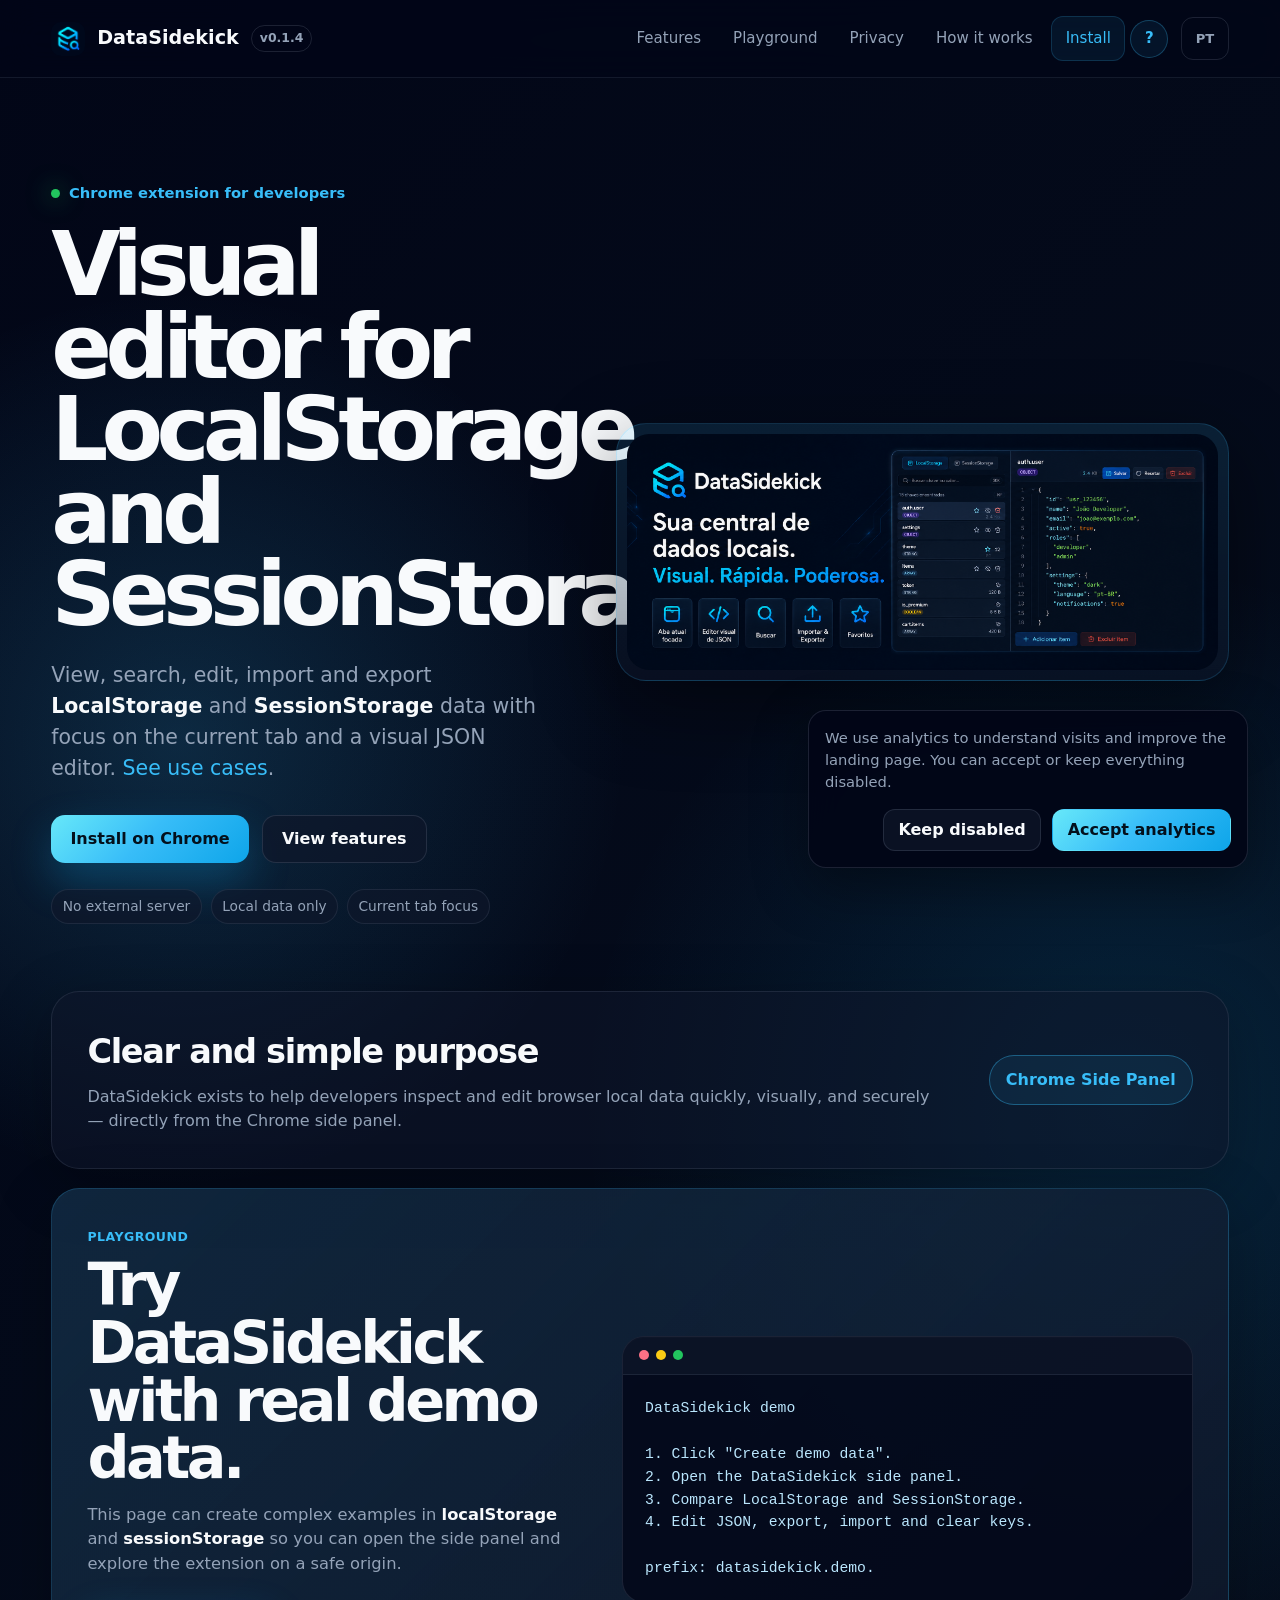
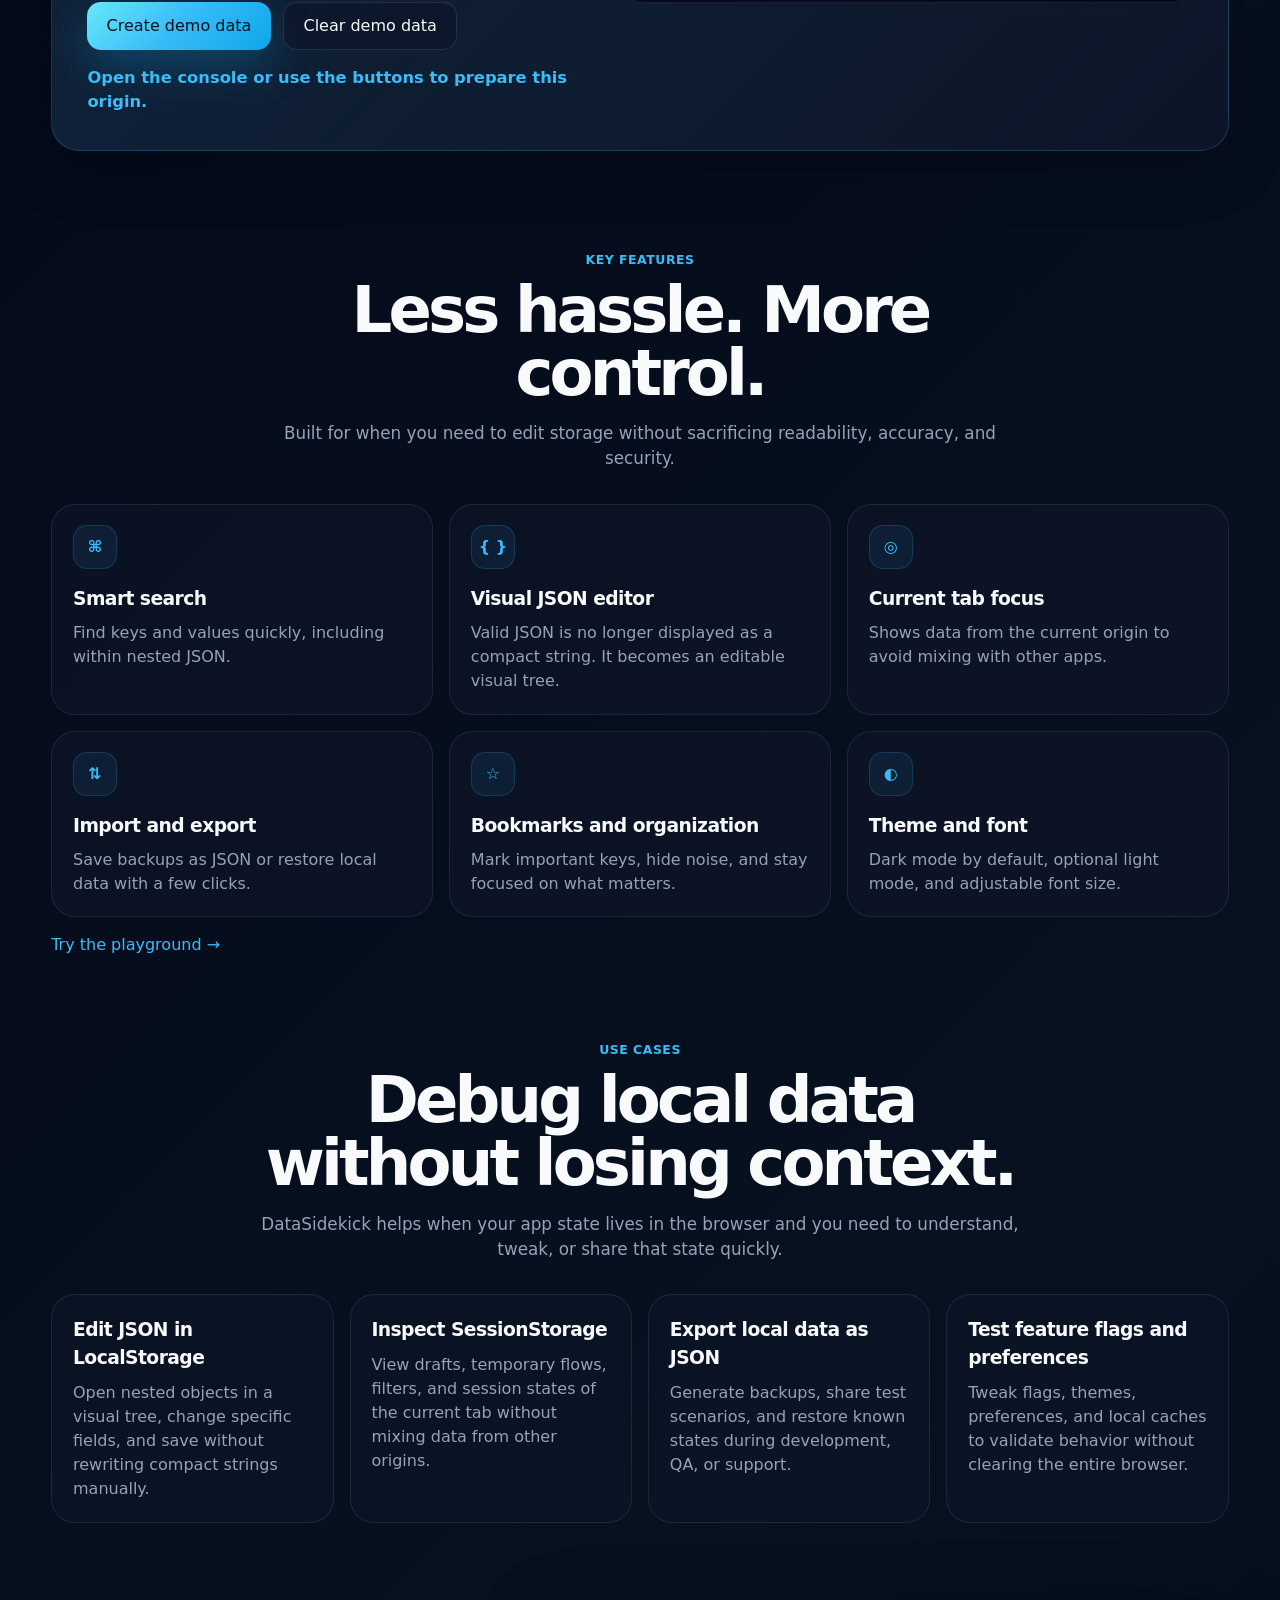
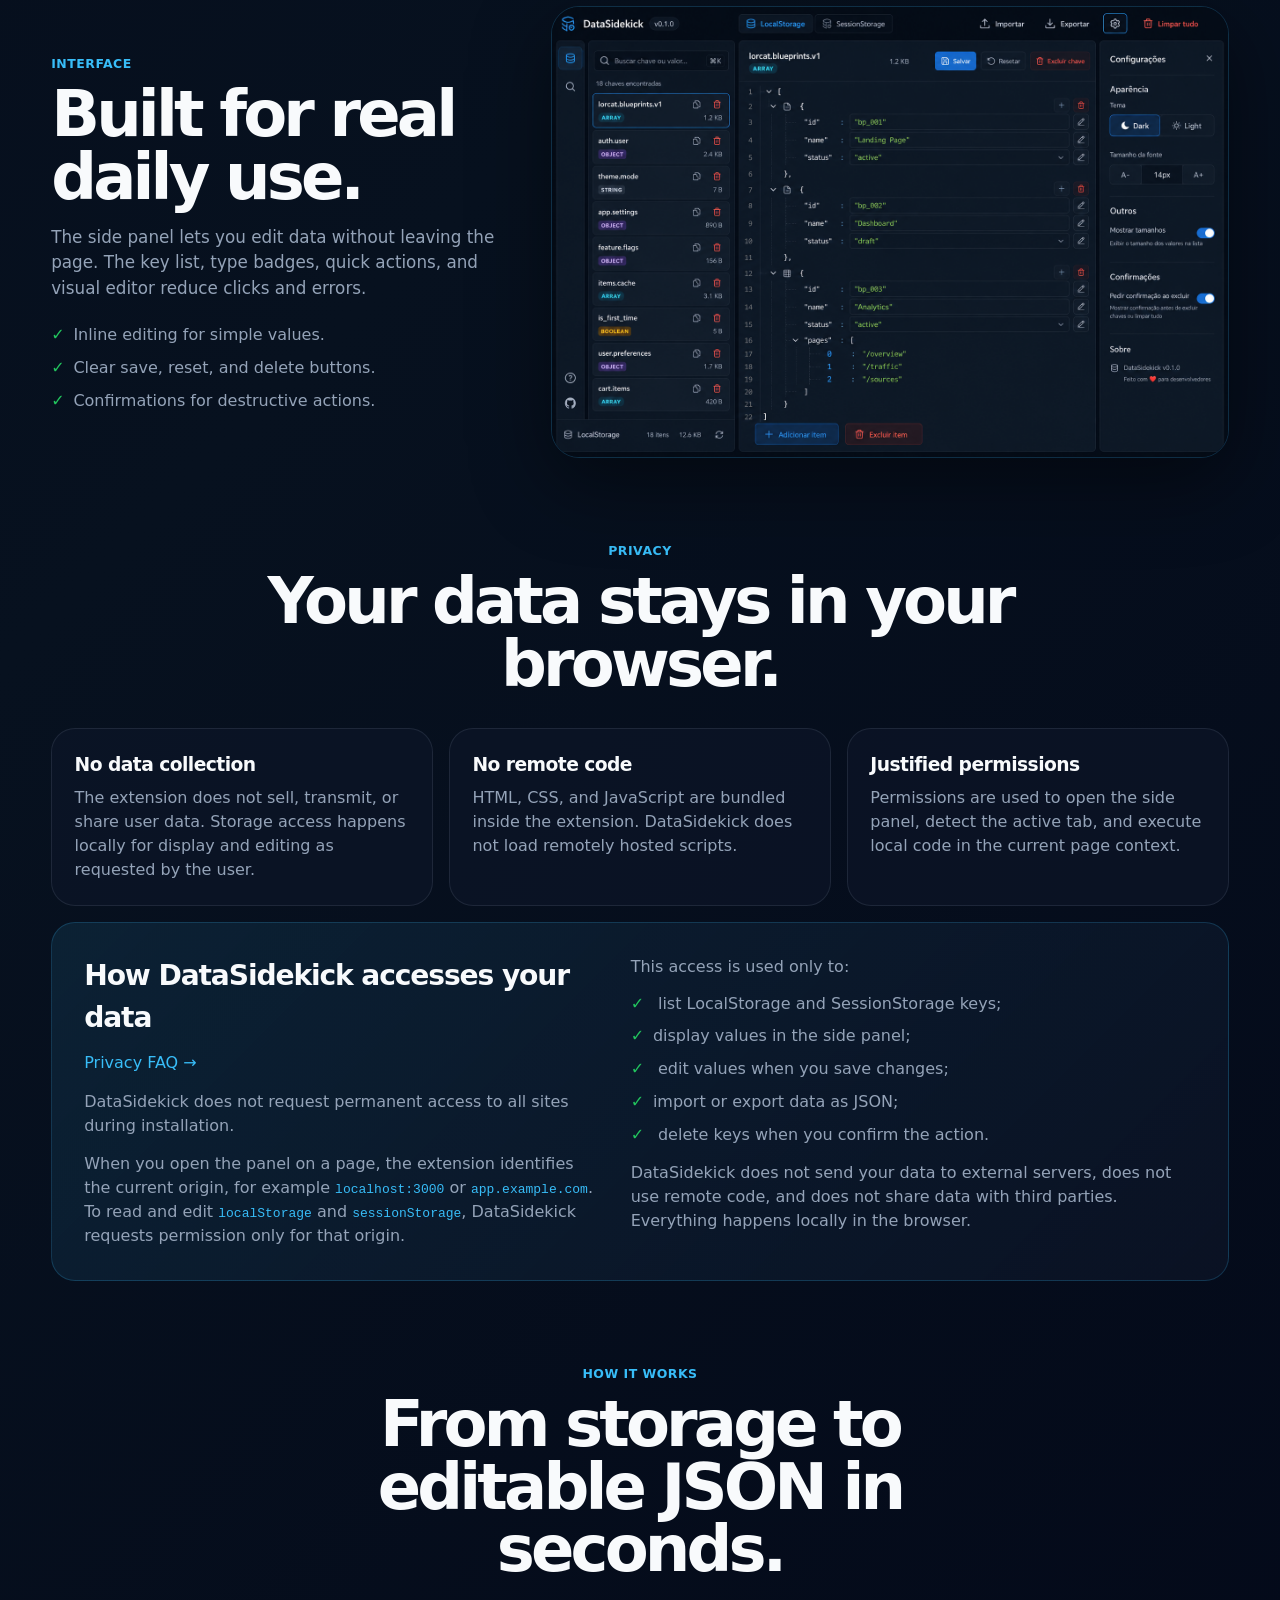
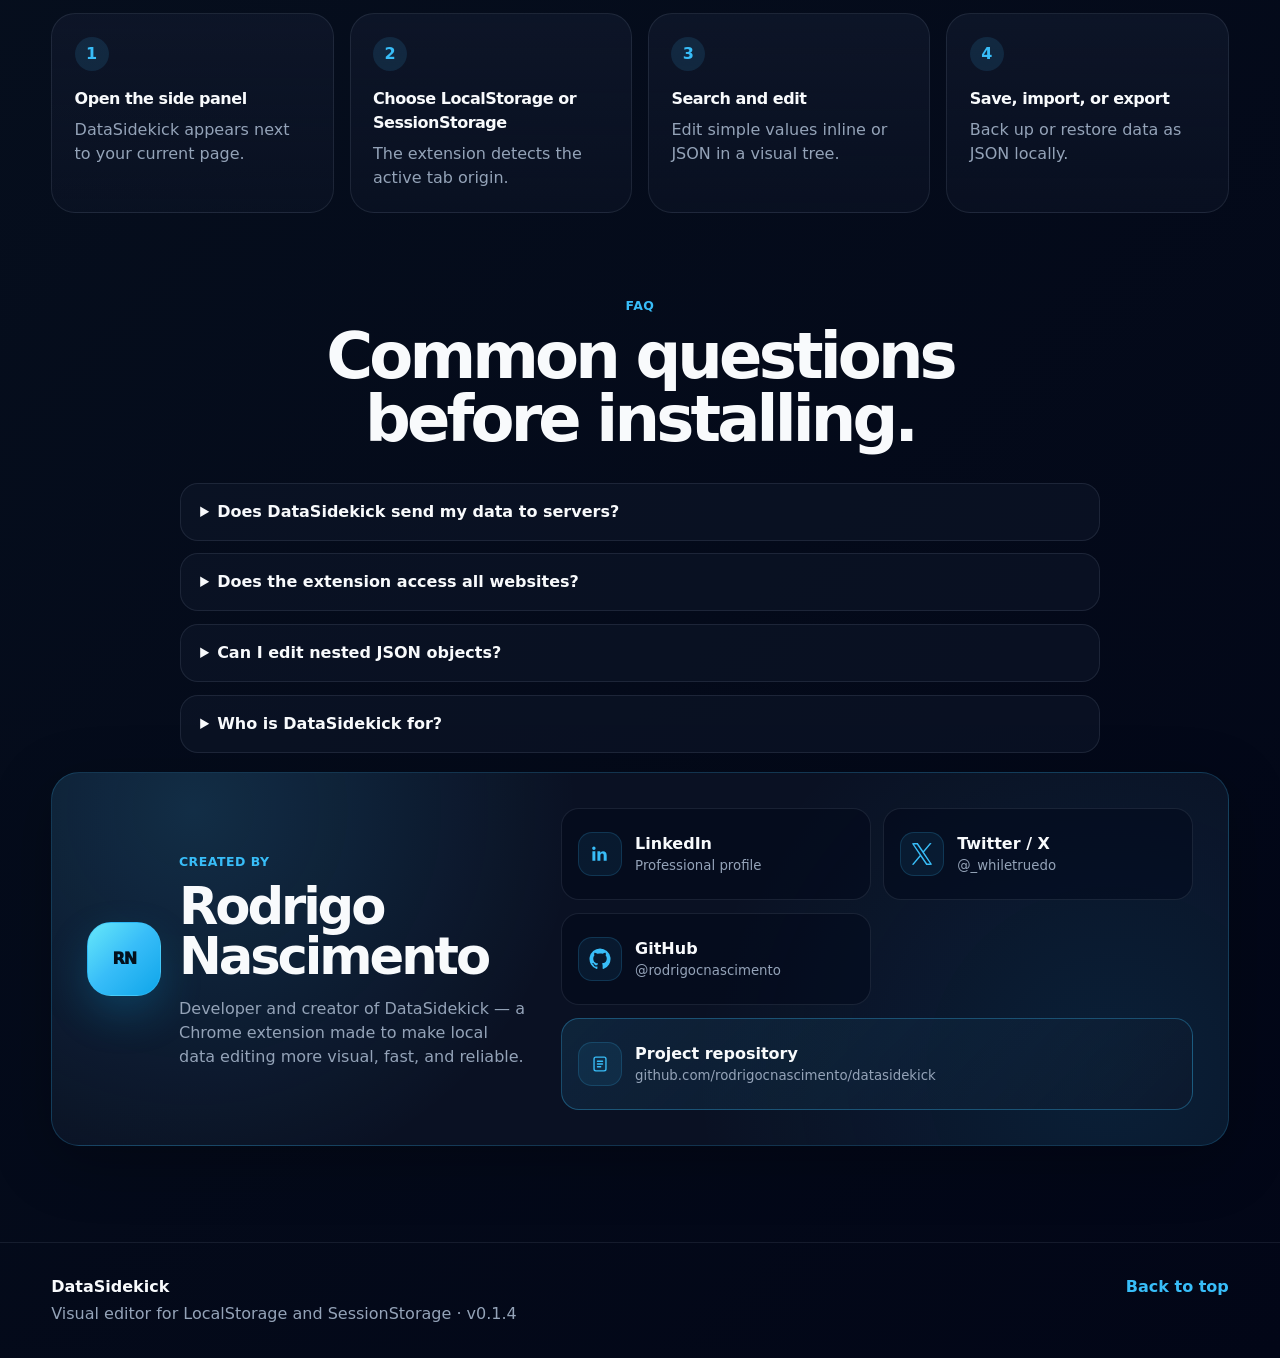
==== en/index.html @ b62ae1a8 "feat: internacionalizacao pt-BR/en-US com hreflang" ====
<!doctype html>
<html lang="en">
    <head>
        <meta charset="utf-8" />
        <meta name="viewport" content="width=device-width, initial-scale=1" />
        <title>
            DataSidekick | Visual editor for LocalStorage and SessionStorage
        </title>
        <meta name="robots" content="index, follow" />
        <meta name="author" content="Rodrigo Nascimento" />
        <meta name="application-name" content="DataSidekick" />
        <link rel="canonical" href="https://datasidekick.site/en/" />
        <link
            rel="apple-touch-icon"
            sizes="180x180"
            href="/apple-touch-icon.png"
        />
        <link
            rel="icon"
            type="image/png"
            sizes="32x32"
            href="/favicon-32x32.png"
        />
        <link
            rel="icon"
            type="image/png"
            sizes="16x16"
            href="/favicon-16x16.png"
        />
        <link rel="manifest" href="/site.webmanifest" />
        <link rel="alternate" hreflang="pt-BR" href="https://datasidekick.site/" />

        <meta
            name="description"
            content="Chrome extension to view, search, edit, import and export LocalStorage and SessionStorage with a visual JSON editor focused on the current tab."
        />
        <meta property="og:type" content="website" />
        <meta property="og:url" content="https://datasidekick.site/en/" />
        <meta property="og:site_name" content="DataSidekick" />
        <meta property="og:locale" content="en_US" />
        <meta
            property="og:title"
            content="DataSidekick | Visual editor for LocalStorage and SessionStorage"
        />
        <meta
            property="og:description"
            content="Inspect, edit, import and export browser local data directly from the Chrome side panel."
        />
        <meta
            property="og:image"
            content="https://datasidekick.site/assets/marquee.png"
        />
        <meta property="og:image:width" content="1983" />
        <meta property="og:image:height" content="793" />
        <meta
            property="og:image:alt"
            content="DataSidekick interface showing visual JSON editor and key list."
        />
        <meta name="twitter:card" content="summary_large_image" />
        <meta
            name="twitter:title"
            content="DataSidekick | LocalStorage and SessionStorage editor"
        />
        <meta
            name="twitter:description"
            content="Chrome extension to view, edit, import and export LocalStorage and SessionStorage with a visual JSON editor."
        />
        <meta
            name="twitter:image"
            content="https://datasidekick.site/assets/marquee.png"
        />
        <meta name="theme-color" content="#0F172A" />
        <link rel="icon" href="../assets/logo.png" />
        <link rel="stylesheet" href="../styles.css" />
        <script type="application/ld+json">
            {
                "@context": "https://schema.org",
                "@type": "SoftwareApplication",
                "name": "DataSidekick",
                "applicationCategory": "DeveloperApplication",
                "operatingSystem": "Chrome",
                "description": "Chrome extension to view, search, edit, import and export LocalStorage and SessionStorage with a visual JSON editor.",
                "url": "https://datasidekick.site/en/",
                "image": "https://datasidekick.site/assets/marquee.png",
                "author": {
                    "@type": "Person",
                    "name": "Rodrigo Nascimento",
                    "url": "https://github.com/rodrigocnascimento"
                },
                "softwareVersion": "0.1.4",
                "offers": {
                    "@type": "Offer",
                    "price": "0",
                    "priceCurrency": "USD"
                }
            }
        </script>
        <script>
            window.dataLayer = window.dataLayer || [];
            function gtag() {
                dataLayer.push(arguments);
            }
            gtag("consent", "default", {
                ad_storage: "denied",
                analytics_storage: "denied",
                ad_user_data: "denied",
                ad_personalization: "denied",
                wait_for_update: 500
            });
        </script>
        <!-- Google Tag Manager -->
        <script>
            (function (w, d, s, l, i) {
                w[l] = w[l] || [];
                w[l].push({ "gtm.start": new Date().getTime(), event: "gtm.js" });
                var f = d.getElementsByTagName(s)[0],
                    j = d.createElement(s),
                    dl = l != "dataLayer" ? "&l=" + l : "";
                j.async = true;
                j.src = "https://www.googletagmanager.com/gtm.js?id=" + i + dl;
                f.parentNode.insertBefore(j, f);
            })(window, document, "script", "dataLayer", "GTM-WTKNTMJV");
        </script>
        <!-- End Google Tag Manager -->
    </head>
    <body>
        <!-- Google Tag Manager (noscript) -->
        <noscript
            ><iframe
                src="https://www.googletagmanager.com/ns.html?id=GTM-WTKNTMJV"
                height="0"
                width="0"
                style="display: none; visibility: hidden"
            ></iframe
        ></noscript>
        <!-- End Google Tag Manager (noscript) -->
        <div class="noise"></div>

        <header class="site-header">
            <a class="brand" href="#top" aria-label="DataSidekick home">
                <img src="../assets/logo.png" alt="DataSidekick" />
                <span>DataSidekick</span>
                <strong>v0.1.4</strong>
            </a>

            <nav class="nav" aria-label="Main navigation">
                <a href="#features">Features</a>
                <a href="#playground">Playground</a>
                <a href="#privacy">Privacy</a>
                <a href="#how-it-works">How it works</a>
                <a class="nav-cta" href="#install">Install</a>
                <a
                    class="help-anchor"
                    href="#creator"
                    aria-label="About the creator and project links"
                    >?</a
                >
                <a class="lang-switcher" href="/" aria-label="Mudar para português">PT</a>
            </nav>

            <button
                class="menu-button"
                type="button"
                aria-label="Open menu"
                aria-expanded="false"
            >
                <span></span><span></span><span></span>
            </button>
        </header>

        <main id="top">
            <section class="hero">
                <div class="hero-copy">
                    <div class="eyebrow">
                        <span class="dot"></span>
                        Chrome extension for developers
                    </div>

                    <h1>
                        Visual editor for LocalStorage and SessionStorage.
                    </h1>

                    <p>
                        View, search, edit, import and export
                        <strong>LocalStorage</strong> and
                        <strong>SessionStorage</strong>
                        data with focus on the current tab and a visual JSON editor.
                        <a href="#use-cases" class="subtle-link">See use cases</a>.
                    </p>

                    <div class="hero-actions" id="install">
                        <a
                            class="button primary"
                            href="#"
                            aria-label="Install DataSidekick"
                            data-analytics-event="install_click"
                            data-analytics-label="hero_install"
                        >
                            Install on Chrome
                        </a>
                        <a
                            class="button secondary"
                            href="#features"
                            data-analytics-event="secondary_cta_click"
                            data-analytics-label="hero_features"
                        >
                            View features
                        </a>
                    </div>

                    <div
                        class="trust-row"
                        aria-label="Privacy and security highlights"
                    >
                        <span>No external server</span>
                        <span>Local data only</span>
                        <span>Current tab focus</span>
                    </div>
                </div>

                <div class="hero-media">
                    <img
                        src="../assets/marquee.png"
                        alt="DataSidekick interface showing visual JSON editor and key list."
                    />
                </div>
            </section>

            <section class="purpose-card">
                <div>
                    <h2>Clear and simple purpose</h2>
                    <p>
                        DataSidekick exists to help developers inspect and edit
                        browser local data quickly, visually, and securely —
                        directly from the Chrome side panel.
                    </p>
                </div>
                <div class="purpose-badge">Chrome Side Panel</div>
            </section>

            <section class="playground" id="playground">
                <div class="playground-copy">
                    <span>Playground</span>
                    <h2>Try DataSidekick with real demo data.</h2>
                    <p>
                        This page can create complex examples in
                        <strong>localStorage</strong> and
                        <strong>sessionStorage</strong> so you can open the
                        side panel and explore the extension on a safe origin.
                    </p>

                    <div class="playground-actions">
                        <button
                            class="button primary"
                            type="button"
                            data-demo-action="seed"
                        >
                            Create demo data
                        </button>
                        <button
                            class="button secondary"
                            type="button"
                            data-demo-action="clear"
                        >
                            Clear demo data
                        </button>
                    </div>

                    <p class="playground-status" data-demo-status>
                        Open the console or use the buttons to prepare this
                        origin.
                    </p>
                </div>

                <div class="console-panel" aria-label="Console instructions">
                    <div class="console-topbar">
                        <span></span><span></span><span></span>
                    </div>
                    <pre><code>DataSidekick demo

1. Click "Create demo data".
2. Open the DataSidekick side panel.
3. Compare LocalStorage and SessionStorage.
4. Edit JSON, export, import and clear keys.

prefix: datasidekick.demo.</code></pre>
                </div>
            </section>

            <section class="features" id="features">
                <div class="section-heading">
                    <span>Key features</span>
                    <h2>Less hassle. More control.</h2>
                    <p>
                        Built for when you need to edit storage without
                        sacrificing readability, accuracy, and security.
                    </p>
                </div>

                <div class="feature-grid">
                    <article class="feature-card">
                        <div class="icon">⌘</div>
                        <h3>Smart search</h3>
                        <p>
                            Find keys and values quickly, including
                            within nested JSON.
                        </p>
                    </article>

                    <article class="feature-card">
                        <div class="icon">{ }</div>
                        <h3>Visual JSON editor</h3>
                        <p>
                            Valid JSON is no longer displayed as a compact string.
                            It becomes an editable visual tree.
                        </p>
                    </article>

                    <article class="feature-card">
                        <div class="icon">◎</div>
                        <h3>Current tab focus</h3>
                        <p>
                            Shows data from the current origin to avoid mixing
                            with other apps.
                        </p>
                    </article>

                    <article class="feature-card">
                        <div class="icon">⇅</div>
                        <h3>Import and export</h3>
                        <p>
                            Save backups as JSON or restore local data with
                            a few clicks.
                        </p>
                    </article>

                    <article class="feature-card">
                        <div class="icon">☆</div>
                        <h3>Bookmarks and organization</h3>
                        <p>
                            Mark important keys, hide noise, and stay
                            focused on what matters.
                        </p>
                    </article>

                    <article class="feature-card">
                        <div class="icon">◐</div>
                        <h3>Theme and font</h3>
                        <p>
                            Dark mode by default, optional light mode, and
                            adjustable font size.
                        </p>
                    </article>
                    <a href="#playground" class="subtle-link">Try the playground →</a>
                </div>
            </section>

            <section class="use-cases" id="use-cases">
                <div class="section-heading compact">
                    <span>Use cases</span>
                    <h2>Debug local data without losing context.</h2>
                    <p>
                        DataSidekick helps when your app state lives in the
                        browser and you need to understand, tweak, or share
                        that state quickly.
                    </p>
                </div>

                <div class="use-case-grid">
                    <article>
                        <h3>Edit JSON in LocalStorage</h3>
                        <p>
                            Open nested objects in a visual tree, change
                            specific fields, and save without rewriting
                            compact strings manually.
                        </p>
                    </article>

                    <article>
                        <h3>Inspect SessionStorage</h3>
                        <p>
                            View drafts, temporary flows, filters, and
                            session states of the current tab without mixing data
                            from other origins.
                        </p>
                    </article>

                    <article>
                        <h3>Export local data as JSON</h3>
                        <p>
                            Generate backups, share test scenarios, and
                            restore known states during development,
                            QA, or support.
                        </p>
                    </article>

                    <article>
                        <h3>Test feature flags and preferences</h3>
                        <p>
                            Tweak flags, themes, preferences, and local caches
                            to validate behavior without clearing the
                            entire browser.
                        </p>
                    </article>
                </div>
            </section>

            <section class="showcase">
                <div class="showcase-copy">
                    <span>Interface</span>
                    <h2>Built for real daily use.</h2>
                    <p>
                        The side panel lets you edit data without leaving the
                        page. The key list, type badges, quick actions,
                        and visual editor reduce clicks and errors.
                    </p>
                    <ul>
                        <li>Inline editing for simple values.</li>
                        <li>Clear save, reset, and delete buttons.</li>
                        <li>Confirmations for destructive actions.</li>
                    </ul>
                </div>

                <img
                    src="../assets/screenshot.png"
                    loading="lazy"
                    alt="DataSidekick screenshot in dark theme."
                />
            </section>

            <section class="privacy" id="privacy">
                <div class="section-heading compact">
                    <span>Privacy</span>
                    <h2>Your data stays in your browser.</h2>
                </div>

                <div class="privacy-grid">
                    <div>
                        <h3>No data collection</h3>
                        <p>
                            The extension does not sell, transmit, or share user
                            data. Storage access happens locally
                            for display and editing as requested by the user.
                        </p>
                    </div>
                    <div>
                        <h3>No remote code</h3>
                        <p>
                            HTML, CSS, and JavaScript are bundled inside the
                            extension. DataSidekick does not load remotely
                            hosted scripts.
                        </p>
                    </div>
                    <div>
                        <h3>Justified permissions</h3>
                        <p>
                            Permissions are used to open the side
                            panel, detect the active tab, and execute local
                            code in the current page context.
                        </p>
                    </div>
                </div>

                <article class="privacy-detail" id="access-control">
                    <div>
                        <h3>How DataSidekick accesses your data</h3>
                        <p><a href="#faq" class="subtle-link">Privacy FAQ →</a></p>
                        <p>
                            DataSidekick does not request permanent access to
                            all sites during installation.
                        </p>
                        <p>
                            When you open the panel on a page, the extension
                            identifies the current origin, for example
                            <code>localhost:3000</code> or
                            <code>app.example.com</code>. To read and edit
                            <code>localStorage</code> and
                            <code>sessionStorage</code>, DataSidekick
                            requests permission only for that origin.
                        </p>
                    </div>

                    <div>
                        <p>This access is used only to:</p>
                        <ul>
                            <li>
                                list LocalStorage and SessionStorage keys;
                            </li>
                            <li>display values in the side panel;</li>
                            <li>
                                edit values when you save changes;
                            </li>
                            <li>import or export data as JSON;</li>
                            <li>
                                delete keys when you confirm the action.
                            </li>
                        </ul>
                        <p>
                            DataSidekick does not send your data to external
                            servers, does not use remote code, and does not share
                            data with third parties. Everything happens locally in
                            the browser.
                        </p>
                    </div>
                </article>
            </section>

            <section class="steps" id="how-it-works">
                <div class="section-heading compact">
                    <span>How it works</span>
                    <h2>From storage to editable JSON in seconds.</h2>
                </div>

                <ol class="step-list">
                    <li>
                        <strong>Open the side panel</strong>
                        <span
                            >DataSidekick appears next to your current
                            page.</span
                        >
                    </li>
                    <li>
                        <strong>Choose LocalStorage or SessionStorage</strong>
                        <span>The extension detects the active tab origin.</span>
                    </li>
                    <li>
                        <strong>Search and edit</strong>
                        <span
                            >Edit simple values inline or JSON in a visual
                            tree.</span
                        >
                    </li>
                    <li>
                        <strong>Save, import, or export</strong>
                        <span
                            >Back up or restore data as JSON
                            locally.</span
                        >
                    </li>
                </ol>
            </section>

            <section class="faq" id="faq">
                <div class="section-heading compact">
                    <span>FAQ</span>
                    <h2>Common questions before installing.</h2>
                </div>

                <div class="faq-list">
                    <details>
                        <summary>
                            Does DataSidekick send my data to servers?
                        </summary>
                        <p>
                            No. LocalStorage and SessionStorage data is
                            read and edited locally in the browser. The
                            extension does not send this data to external
                            servers. <a href="#privacy">Learn more about privacy</a>.
                        </p>
                    </details>

                    <details>
                        <summary>Does the extension access all websites?</summary>
                        <p>
                            Not during installation. When you open the panel
                            on a page, DataSidekick requests permission
                            only for the current origin. <a href="#access-control">Details about permissions</a>.
                        </p>
                    </details>

                    <details>
                        <summary>Can I edit nested JSON objects?</summary>
                        <p>
                            Yes. Valid JSON values are displayed as an
                            editable visual tree for easy point edits.
                            <a href="#playground">Try it out</a>.
                        </p>
                    </details>

                    <details>
                        <summary>Who is DataSidekick for?</summary>
                        <p>
                            For developers, QAs, and technical people who
                            need to debug, edit, import, or export
                            local data from web applications. <a href="#features">See all features</a>.
                        </p>
                    </details>
                </div>
            </section>

            <section class="creator" id="creator">
                <div class="creator-card">
                    <div class="creator-profile">
                        <div class="avatar" aria-hidden="true">RN</div>
                        <div>
                            <span>Created by</span>
                            <h2>Rodrigo Nascimento</h2>
                            <p>
                                Developer and creator of DataSidekick — a
                                Chrome extension made to make local data editing
                                more visual, fast, and reliable.
                            </p>
                        </div>
                    </div>

                    <div
                        class="social-links"
                        aria-label="Links from Rodrigo Nascimento and DataSidekick"
                    >
                        <a
                            href="https://www.linkedin.com/in/rodrigocesarnascimento/"
                            target="_blank"
                            rel="noopener noreferrer"
                            data-analytics-event="outbound_click"
                            data-analytics-label="linkedin"
                        >
                            <svg viewBox="0 0 24 24" aria-hidden="true">
                                <path
                                    d="M6.94 8.9H3.7v10.4h3.24V8.9ZM5.32 7.5a1.88 1.88 0 1 0 0-3.76 1.88 1.88 0 0 0 0 3.76Zm13.98 6.02c0-3.16-1.68-4.62-3.93-4.62a3.38 3.38 0 0 0-3.05 1.68h-.04V8.9H9.18v10.4h3.24v-5.15c0-1.36.25-2.67 1.94-2.67 1.66 0 1.68 1.55 1.68 2.75v5.07h3.25v-5.78Z"
                                />
                            </svg>
                            <div>
                                <strong>LinkedIn</strong>
                                <small>Professional profile</small>
                            </div>
                        </a>

                        <a
                            href="https://x.com/_whiletruedo"
                            target="_blank"
                            rel="noopener noreferrer"
                            data-analytics-event="outbound_click"
                            data-analytics-label="x_profile"
                        >
                            <svg viewBox="0 0 24 24" aria-hidden="true">
                                <path
                                    d="M14.18 10.16 22.66 0h-2.01l-7.36 8.82L7.41 0H.63l8.9 13.34L.63 24h2.01l7.78-9.32L16.63 24h6.78l-9.23-13.84Zm-2.75 3.29-.9-1.33L3.35 1.56h3.1l5.78 8.5.9 1.33 7.53 11.08h-3.1l-6.13-9.02Z"
                                />
                            </svg>
                            <div>
                                <strong>Twitter / X</strong>
                                <small>@_whiletruedo</small>
                            </div>
                        </a>

                        <a
                            href="https://github.com/rodrigocnascimento/"
                            target="_blank"
                            rel="noopener noreferrer"
                            data-analytics-event="outbound_click"
                            data-analytics-label="github_profile"
                        >
                            <svg viewBox="0 0 24 24" aria-hidden="true">
                                <path
                                    d="M12 .5A11.5 11.5 0 0 0 8.36 22.9c.58.11.79-.25.79-.56v-2.15c-3.22.7-3.9-1.37-3.9-1.37-.53-1.34-1.29-1.7-1.29-1.7-1.05-.72.08-.7.08-.7 1.16.08 1.77 1.2 1.77 1.2 1.04 1.76 2.72 1.25 3.38.96.11-.75.4-1.25.74-1.54-2.57-.29-5.28-1.29-5.28-5.73 0-1.27.45-2.3 1.2-3.11-.12-.29-.52-1.47.11-3.07 0 0 .97-.31 3.18 1.19A11.08 11.08 0 0 1 12 5.93c.98 0 1.96.13 2.88.39 2.2-1.5 3.18-1.19 3.18-1.19.63 1.6.23 2.78.11 3.07.75.82 1.2 1.85 1.2 3.11 0 4.46-2.71 5.43-5.3 5.72.42.36.79 1.07.79 2.16v3.15c0 .31.21.68.8.56A11.5 11.5 0 0 0 12 .5Z"
                                />
                            </svg>
                            <div>
                                <strong>GitHub</strong>
                                <small>@rodrigocnascimento</small>
                            </div>
                        </a>

                        <a
                            class="repo-link"
                            href="https://github.com/rodrigocnascimento/datasidekick"
                            target="_blank"
                            rel="noopener noreferrer"
                            data-analytics-event="outbound_click"
                            data-analytics-label="github_repository"
                        >
                            <svg viewBox="0 0 24 24" aria-hidden="true">
                                <path
                                    d="M7.5 3.75A2.75 2.75 0 0 0 4.75 6.5v11A2.75 2.75 0 0 0 7.5 20.25h9A2.75 2.75 0 0 0 19.25 17.5v-11A2.75 2.75 0 0 0 16.5 3.75h-9Zm0 1.5h9c.69 0 1.25.56 1.25 1.25v11c0 .69-.56 1.25-1.25 1.25h-9c-.69 0-1.25-.56-1.25-1.25v-11c0-.69.56-1.25 1.25-1.25Zm1.75 3a.75.75 0 0 0 0 1.5h5.5a.75.75 0 0 0 0-1.5h-5.5Zm0 3a.75.75 0 0 0 0 1.5h5.5a.75.75 0 0 0 0-1.5h-5.5Zm0 3a.75.75 0 0 0 0 1.5h3.5a.75.75 0 0 0 0-1.5h-3.5Z"
                                />
                            </svg>
                            <div>
                                <strong>Project repository</strong>
                                <small
                                    >github.com/rodrigocnascimento/datasidekick</small
                                >
                            </div>
                        </a>
                    </div>
                </div>
            </section>
        </main>

        <footer class="site-footer">
            <div>
                <strong>DataSidekick</strong>
                <span
                    >Visual editor for LocalStorage and SessionStorage ·
                    v0.1.4</span
                >
            </div>
            <a href="#top">Back to top</a>
        </footer>

        <aside
            class="consent-banner"
            data-consent-banner
            aria-label="Analytics preferences"
            hidden
        >
            <p>
                We use analytics to understand visits and improve the landing
                page. You can accept or keep everything disabled.
            </p>
            <div>
                <button type="button" data-consent-action="deny">
                    Keep disabled
                </button>
                <button type="button" data-consent-action="accept">
                    Accept analytics
                </button>
            </div>
        </aside>

        <script src="../script.js"></script>
    </body>
</html>
---- styles.css ----
:root {
  --bg: #050b16;
  --surface: rgba(15, 23, 42, 0.78);
  --border: rgba(56, 189, 248, 0.18);
  --border-strong: rgba(56, 189, 248, 0.38);
  --text: #f8fafc;
  --muted: #94a3b8;
  --primary: #38bdf8;
  --success: #22c55e;
  --shadow: 0 24px 80px rgba(0, 0, 0, 0.45);
}

* { box-sizing: border-box; }
html { scroll-behavior: smooth; }
body {
  margin: 0;
  min-height: 100vh;
  color: var(--text);
  background:
    radial-gradient(circle at 14% 12%, rgba(56, 189, 248, 0.18), transparent 28rem),
    radial-gradient(circle at 88% 18%, rgba(14, 165, 233, 0.16), transparent 34rem),
    linear-gradient(135deg, #020617 0%, #07111f 52%, #020617 100%);
  font-family: Inter, ui-sans-serif, system-ui, -apple-system, BlinkMacSystemFont, "Segoe UI", sans-serif;
  line-height: 1.5;
}
a { color: inherit; text-decoration: none; }
.subtle-link { color: var(--primary); }
.subtle-link:hover { text-decoration: underline; }
img { display: block; max-width: 100%; }

.noise {
  pointer-events: none;
  position: fixed;
  inset: 0;
  opacity: 0.18;
  background-image:
    linear-gradient(rgba(255,255,255,0.025) 1px, transparent 1px),
    linear-gradient(90deg, rgba(255,255,255,0.025) 1px, transparent 1px);
  background-size: 44px 44px;
  mask-image: radial-gradient(circle at center, black, transparent 78%);
}

.site-header {
  position: sticky;
  top: 0;
  z-index: 50;
  display: flex;
  align-items: center;
  justify-content: space-between;
  gap: 1.5rem;
  padding: 1rem clamp(1rem, 4vw, 4.5rem);
  border-bottom: 1px solid rgba(148, 163, 184, 0.12);
  background: rgba(2, 6, 23, 0.74);
  backdrop-filter: blur(18px);
}

.brand {
  display: inline-flex;
  align-items: center;
  gap: 0.75rem;
  font-weight: 600;
  font-size: 1.2rem;
}
.brand img { width: 34px; height: 34px; border-radius: 10px; }
.lang-switcher {
  margin-left: 0.5rem;
  font-weight: 600;
  font-size: 0.82rem;
  color: var(--muted);
  border: 1px solid rgba(148, 163, 184, 0.18);
  border-radius: 8px;
  padding: 0.2rem 0.5rem;
  transition: color 0.15s, border-color 0.15s;
}
.lang-switcher:hover { color: var(--text); border-color: rgba(148, 163, 184, 0.4); }
.brand strong {
  padding: 0.18rem 0.5rem;
  border: 1px solid rgba(148, 163, 184, 0.18);
  border-radius: 999px;
  color: var(--muted);
  font-size: 0.78rem;
  font-weight: 600;
  letter-spacing: 0;
}

.nav {
  display: flex;
  align-items: center;
  gap: 0.3rem;
  color: var(--muted);
  font-size: 0.94rem;
}
.nav a {
  padding: 0.65rem 0.85rem;
  border-radius: 12px;
  transition: 140ms ease;
}
.nav a:hover {
  color: var(--text);
  background: rgba(148, 163, 184, 0.08);
}
.nav-cta {
  color: var(--primary) !important;
  border: 1px solid var(--border);
  background: rgba(56, 189, 248, 0.08);
}

.help-anchor {
  display: inline-grid;
  place-items: center;
  width: 38px;
  height: 38px;
  padding: 0 !important;
  border: 1px solid rgba(56, 189, 248, 0.28);
  border-radius: 999px !important;
  color: var(--primary) !important;
  background: rgba(56, 189, 248, 0.08);
  font-weight: 900;
  line-height: 1;
}

.help-anchor:hover {
  border-color: var(--border-strong);
  background: rgba(56, 189, 248, 0.14) !important;
  box-shadow: 0 0 0 4px rgba(56, 189, 248, 0.08);
}

.menu-button {
  display: none;
  border: 1px solid rgba(148, 163, 184, 0.18);
  border-radius: 12px;
  background: rgba(15, 23, 42, 0.7);
  padding: 0.65rem;
  cursor: pointer;
}
.menu-button span {
  display: block;
  width: 20px;
  height: 2px;
  margin: 4px;
  background: var(--text);
  border-radius: 99px;
}

main { position: relative; z-index: 1; }

.hero {
  display: grid;
  grid-template-columns: minmax(0, 0.9fr) minmax(0, 1.1fr);
  gap: clamp(2rem, 5vw, 4.5rem);
  align-items: center;
  padding: clamp(4rem, 8vw, 7rem) clamp(1rem, 4vw, 4.5rem) 3rem;
}

.eyebrow {
  display: inline-flex;
  align-items: center;
  gap: 0.55rem;
  margin-bottom: 1.2rem;
  color: var(--primary);
  font-weight: 700;
  font-size: 0.92rem;
}
.dot {
  width: 9px;
  height: 9px;
  border-radius: 999px;
  background: var(--success);
  box-shadow: 0 0 24px rgba(34, 197, 94, 0.85);
}
.hero h1 {
  max-width: 780px;
  margin: 0;
  font-size: clamp(3rem, 7vw, 6.9rem);
  line-height: 0.92;
  letter-spacing: -0.075em;
}
.hero p {
  max-width: 650px;
  margin: 1.55rem 0 0;
  color: var(--muted);
  font-size: clamp(1.05rem, 1.6vw, 1.3rem);
}
.hero p strong { color: var(--text); }
.hero-actions {
  display: flex;
  flex-wrap: wrap;
  gap: 0.8rem;
  margin-top: 2rem;
}
.button {
  display: inline-flex;
  align-items: center;
  justify-content: center;
  min-height: 48px;
  padding: 0 1.2rem;
  border-radius: 14px;
  font-weight: 800;
  transition: 140ms ease;
}
.button:hover { transform: translateY(-1px); }
.button.primary {
  color: #03101c;
  background: linear-gradient(135deg, #67e8f9, #38bdf8 48%, #0ea5e9);
  box-shadow: 0 18px 42px rgba(14, 165, 233, 0.28);
}
.button.secondary {
  border: 1px solid rgba(148, 163, 184, 0.18);
  background: rgba(15, 23, 42, 0.72);
}

.trust-row {
  display: flex;
  flex-wrap: wrap;
  gap: 0.55rem;
  margin-top: 1.6rem;
}
.trust-row span {
  padding: 0.38rem 0.66rem;
  border: 1px solid rgba(148, 163, 184, 0.13);
  border-radius: 999px;
  color: var(--muted);
  background: rgba(15, 23, 42, 0.62);
  font-size: 0.86rem;
}

.hero-media {
  padding: 0.6rem;
  border: 1px solid var(--border);
  border-radius: 30px;
  background: linear-gradient(180deg, rgba(56, 189, 248, 0.12), rgba(15, 23, 42, 0.42));
  box-shadow: var(--shadow);
}
.hero-media img { border-radius: 22px; }

.purpose-card, .playground, .features, .use-cases, .showcase, .privacy, .steps, .faq, .creator {
  margin: 1.2rem clamp(1rem, 4vw, 4.5rem);
}
.purpose-card {
  display: flex;
  align-items: center;
  justify-content: space-between;
  gap: 2rem;
  padding: clamp(1.4rem, 3vw, 2.2rem);
  border: 1px solid rgba(148, 163, 184, 0.14);
  border-radius: 28px;
  background: rgba(15, 23, 42, 0.55);
  box-shadow: 0 16px 60px rgba(0, 0, 0, 0.25);
}
.purpose-card h2 {
  margin: 0 0 0.45rem;
  letter-spacing: -0.04em;
  font-size: clamp(1.55rem, 3vw, 2.1rem);
}
.purpose-card p {
  max-width: 850px;
  margin: 0;
  color: var(--muted);
}
.purpose-badge {
  white-space: nowrap;
  padding: 0.75rem 1rem;
  border: 1px solid var(--border-strong);
  border-radius: 999px;
  color: var(--primary);
  background: rgba(56, 189, 248, 0.08);
  font-weight: 800;
}

.playground {
  scroll-margin-top: 6rem;
  display: grid;
  grid-template-columns: minmax(0, 0.92fr) minmax(0, 1.08fr);
  gap: clamp(1.4rem, 4vw, 3rem);
  align-items: center;
  padding: clamp(1.4rem, 3vw, 2.2rem);
  border: 1px solid rgba(56, 189, 248, 0.2);
  border-radius: 28px;
  background:
    linear-gradient(135deg, rgba(56, 189, 248, 0.12), rgba(15, 23, 42, 0.58)),
    rgba(15, 23, 42, 0.62);
  box-shadow: 0 16px 60px rgba(0, 0, 0, 0.24);
}
.playground-copy span {
  color: var(--primary);
  font-weight: 800;
  letter-spacing: 0.04em;
  text-transform: uppercase;
  font-size: 0.78rem;
}
.playground h2 {
  max-width: 760px;
  margin: 0.5rem 0 0;
  letter-spacing: -0.06em;
  font-size: clamp(2rem, 4.6vw, 4rem);
  line-height: 0.98;
}
.playground p {
  max-width: 680px;
  margin: 1rem 0 0;
  color: var(--muted);
  font-size: 1.02rem;
}
.playground p strong { color: var(--text); }
.playground-actions {
  display: flex;
  flex-wrap: wrap;
  gap: 0.8rem;
  margin-top: 1.6rem;
}
.playground-actions .button {
  border: 0;
  cursor: pointer;
  font: inherit;
}
.playground-actions .secondary {
  color: var(--text);
  border: 1px solid rgba(148, 163, 184, 0.18);
}
.playground-status {
  min-height: 1.5em;
  color: var(--primary) !important;
  font-weight: 700;
}
.console-panel {
  overflow: hidden;
  border: 1px solid rgba(148, 163, 184, 0.16);
  border-radius: 22px;
  background: rgba(2, 6, 23, 0.76);
  box-shadow: inset 0 1px 0 rgba(255, 255, 255, 0.04);
}
.console-topbar {
  display: flex;
  gap: 0.45rem;
  padding: 0.85rem 1rem;
  border-bottom: 1px solid rgba(148, 163, 184, 0.12);
  background: rgba(15, 23, 42, 0.72);
}
.console-topbar span {
  width: 10px;
  height: 10px;
  border-radius: 999px;
  background: var(--muted);
}
.console-topbar span:nth-child(1) { background: #fb7185; }
.console-topbar span:nth-child(2) { background: #facc15; }
.console-topbar span:nth-child(3) { background: #22c55e; }
.console-panel pre {
  overflow-x: auto;
  margin: 0;
  padding: clamp(1rem, 3vw, 1.4rem);
  color: #bae6fd;
  font: 0.92rem/1.55 ui-monospace, SFMono-Regular, Consolas, "Liberation Mono", monospace;
}

.section-heading {
  max-width: 760px;
  margin: 6rem auto 2rem;
  text-align: center;
}
.section-heading.compact { margin-top: 5rem; }
.section-heading span, .showcase-copy span {
  color: var(--primary);
  font-weight: 800;
  letter-spacing: 0.04em;
  text-transform: uppercase;
  font-size: 0.78rem;
}
.section-heading h2, .showcase-copy h2 {
  margin: 0.5rem 0 0;
  letter-spacing: -0.06em;
  font-size: clamp(2rem, 5vw, 4.2rem);
  line-height: 0.98;
}
.section-heading p, .showcase-copy p {
  color: var(--muted);
  font-size: 1.05rem;
}

.feature-grid {
  display: grid;
  grid-template-columns: repeat(3, minmax(0, 1fr));
  gap: 1rem;
}
.feature-card {
  padding: 1.3rem;
  border: 1px solid rgba(148, 163, 184, 0.14);
  border-radius: 24px;
  background: rgba(15, 23, 42, 0.6);
  transition: 150ms ease;
}
.feature-card:hover {
  transform: translateY(-2px);
  border-color: var(--border-strong);
  background: rgba(15, 23, 42, 0.82);
}
.icon {
  display: inline-flex;
  width: 44px;
  height: 44px;
  align-items: center;
  justify-content: center;
  margin-bottom: 1rem;
  border: 1px solid var(--border);
  border-radius: 14px;
  color: var(--primary);
  background: rgba(56, 189, 248, 0.08);
  font-weight: 900;
}
.feature-card h3, .privacy-grid h3 {
  margin: 0 0 0.45rem;
  letter-spacing: -0.03em;
}
.feature-card p, .privacy-grid p {
  margin: 0;
  color: var(--muted);
}

.use-case-grid {
  display: grid;
  grid-template-columns: repeat(4, minmax(0, 1fr));
  gap: 1rem;
}
.use-case-grid article {
  padding: 1.3rem;
  border: 1px solid rgba(148, 163, 184, 0.14);
  border-radius: 24px;
  background: rgba(15, 23, 42, 0.58);
}
.use-case-grid h3 {
  margin: 0 0 0.55rem;
  letter-spacing: -0.03em;
}
.use-case-grid p {
  margin: 0;
  color: var(--muted);
}

.showcase {
  display: grid;
  grid-template-columns: 0.8fr 1.2fr;
  align-items: center;
  gap: clamp(1.4rem, 4vw, 3rem);
  padding-top: 4rem;
}
.showcase img {
  border: 1px solid var(--border);
  border-radius: 28px;
  box-shadow: var(--shadow);
}
.showcase ul {
  display: grid;
  gap: 0.55rem;
  margin: 1.4rem 0 0;
  padding: 0;
  color: var(--muted);
  list-style: none;
}
.showcase li::before {
  content: "✓";
  margin-right: 0.55rem;
  color: var(--success);
  font-weight: 900;
}

.privacy-grid {
  display: grid;
  grid-template-columns: repeat(3, minmax(0, 1fr));
  gap: 1rem;
}
.privacy-grid > div {
  padding: 1.4rem;
  border: 1px solid rgba(148, 163, 184, 0.14);
  border-radius: 24px;
  background: rgba(15, 23, 42, 0.58);
}
.privacy-detail {
  scroll-margin-top: 6rem;
  display: grid;
  grid-template-columns: minmax(0, 0.95fr) minmax(0, 1.05fr);
  gap: clamp(1.2rem, 3vw, 2.2rem);
  margin-top: 1rem;
  padding: clamp(1.4rem, 3vw, 2rem);
  border: 1px solid rgba(56, 189, 248, 0.2);
  border-radius: 24px;
  background: linear-gradient(135deg, rgba(56, 189, 248, 0.1), rgba(15, 23, 42, 0.58));
}
.privacy-detail h3 {
  margin: 0 0 0.75rem;
  letter-spacing: -0.04em;
  font-size: clamp(1.35rem, 2.2vw, 1.9rem);
}
.privacy-detail p {
  margin: 0;
  color: var(--muted);
}
.privacy-detail p + p,
.privacy-detail ul + p {
  margin-top: 0.9rem;
}
.privacy-detail ul {
  display: grid;
  gap: 0.55rem;
  margin: 0.8rem 0 0;
  padding: 0;
  color: var(--muted);
  list-style: none;
}
.privacy-detail li::before {
  content: "✓";
  margin-right: 0.55rem;
  color: var(--success);
  font-weight: 900;
}
.privacy-detail code {
  color: var(--primary);
  overflow-wrap: anywhere;
}

.step-list {
  display: grid;
  grid-template-columns: repeat(4, minmax(0, 1fr));
  gap: 1rem;
  margin: 0;
  padding: 0;
  list-style: none;
  counter-reset: steps;
}
.step-list li {
  min-height: 180px;
  padding: 1.4rem;
  border: 1px solid rgba(148, 163, 184, 0.14);
  border-radius: 24px;
  background: linear-gradient(180deg, rgba(15, 23, 42, 0.82), rgba(15, 23, 42, 0.44));
  counter-increment: steps;
}
.step-list li::before {
  content: counter(steps);
  display: flex;
  width: 34px;
  height: 34px;
  align-items: center;
  justify-content: center;
  margin-bottom: 1rem;
  border-radius: 999px;
  background: rgba(56, 189, 248, 0.12);
  color: var(--primary);
  font-weight: 900;
}
.step-list strong {
  display: block;
  margin-bottom: 0.45rem;
  letter-spacing: -0.03em;
}
.step-list span { color: var(--muted); }

.faq-list {
  display: grid;
  max-width: 920px;
  margin: 0 auto;
  gap: 0.8rem;
}
.faq-list details {
  border: 1px solid rgba(148, 163, 184, 0.14);
  border-radius: 18px;
  background: rgba(15, 23, 42, 0.58);
}
.faq-list summary {
  cursor: pointer;
  padding: 1rem 1.2rem;
  color: var(--text);
  font-weight: 800;
}
.faq-list p {
  margin: 0;
  padding: 0 1.2rem 1rem;
  color: var(--muted);
}




.creator-card {
  display: grid;
  grid-template-columns: minmax(0, 0.82fr) minmax(0, 1.18fr);
  gap: clamp(1.2rem, 3vw, 2.2rem);
  align-items: center;
  padding: clamp(1.4rem, 3vw, 2.2rem);
  border: 1px solid rgba(56, 189, 248, 0.2);
  border-radius: 28px;
  background:
    radial-gradient(circle at 12% 10%, rgba(56, 189, 248, 0.16), transparent 24rem),
    radial-gradient(circle at 90% 80%, rgba(14, 165, 233, 0.10), transparent 26rem),
    rgba(15, 23, 42, 0.62);
  box-shadow: 0 16px 60px rgba(0, 0, 0, 0.25);
}

.creator-profile {
  display: grid;
  grid-template-columns: auto minmax(0, 1fr);
  gap: 1.1rem;
  align-items: center;
}

.avatar {
  display: grid;
  place-items: center;
  width: 74px;
  height: 74px;
  border: 1px solid rgba(56, 189, 248, 0.42);
  border-radius: 24px;
  color: #03101c;
  background: linear-gradient(135deg, #67e8f9, #38bdf8 48%, #0ea5e9);
  box-shadow: 0 18px 42px rgba(14, 165, 233, 0.22);
  font-weight: 950;
  letter-spacing: -0.06em;
}

.creator-card span {
  color: var(--primary);
  font-weight: 800;
  letter-spacing: 0.04em;
  text-transform: uppercase;
  font-size: 0.78rem;
}

.creator-card h2 {
  margin: 0.45rem 0 0;
  letter-spacing: -0.06em;
  font-size: clamp(2rem, 4vw, 3.5rem);
  line-height: 0.98;
}

.creator-card p {
  max-width: 720px;
  margin: 1rem 0 0;
  color: var(--muted);
}

.social-links {
  display: grid;
  grid-template-columns: repeat(2, minmax(0, 1fr));
  gap: 0.8rem;
}

.social-links a {
  display: grid;
  grid-template-columns: 44px minmax(0, 1fr);
  gap: 0.8rem;
  align-items: center;
  min-height: 92px;
  padding: 1rem;
  border: 1px solid rgba(148, 163, 184, 0.14);
  border-radius: 18px;
  background: rgba(2, 6, 23, 0.42);
  transition: 150ms ease;
}

.social-links a:hover {
  transform: translateY(-2px);
  border-color: var(--border-strong);
  background: rgba(56, 189, 248, 0.08);
}

.social-links svg {
  width: 44px;
  height: 44px;
  padding: 10px;
  border: 1px solid rgba(56, 189, 248, 0.18);
  border-radius: 14px;
  fill: var(--primary);
  background: rgba(56, 189, 248, 0.08);
}

.social-links strong {
  display: block;
  color: var(--text);
}

.social-links small {
  display: block;
  color: var(--muted);
  overflow-wrap: anywhere;
}

.social-links .repo-link {
  grid-column: 1 / -1;
  border-color: rgba(56, 189, 248, 0.32);
  background: linear-gradient(135deg, rgba(56, 189, 248, 0.11), rgba(15, 23, 42, 0.54));
}

.site-footer {
  display: flex;
  justify-content: space-between;
  gap: 1rem;
  margin-top: 6rem;
  padding: 2rem clamp(1rem, 4vw, 4.5rem);
  border-top: 1px solid rgba(148, 163, 184, 0.12);
  color: var(--muted);
}
.site-footer div { display: grid; gap: 0.2rem; }
.site-footer strong { color: var(--text); }
.site-footer a {
  color: var(--primary);
  font-weight: 800;
}

.consent-banner {
  position: fixed;
  right: clamp(1rem, 3vw, 2rem);
  bottom: clamp(1rem, 3vw, 2rem);
  z-index: 80;
  display: grid;
  width: min(440px, calc(100vw - 2rem));
  gap: 1rem;
  padding: 1rem;
  border: 1px solid rgba(148, 163, 184, 0.18);
  border-radius: 18px;
  background: rgba(2, 6, 23, 0.94);
  box-shadow: 0 18px 54px rgba(0, 0, 0, 0.38);
  backdrop-filter: blur(18px);
}
.consent-banner[hidden] { display: none; }
.consent-banner p {
  margin: 0;
  color: var(--muted);
  font-size: 0.92rem;
}
.consent-banner div {
  display: flex;
  flex-wrap: wrap;
  gap: 0.7rem;
  justify-content: flex-end;
}
.consent-banner button {
  min-height: 42px;
  padding: 0 0.9rem;
  border: 1px solid rgba(148, 163, 184, 0.18);
  border-radius: 12px;
  color: var(--text);
  background: rgba(15, 23, 42, 0.72);
  cursor: pointer;
  font: inherit;
  font-weight: 800;
}
.consent-banner button:last-child {
  color: #03101c;
  border-color: transparent;
  background: linear-gradient(135deg, #67e8f9, #38bdf8 48%, #0ea5e9);
}

@media (max-width: 980px) {
  .hero, .showcase { grid-template-columns: 1fr; }
  .playground { grid-template-columns: 1fr; }
  .privacy-detail { grid-template-columns: 1fr; }
  .feature-grid, .use-case-grid, .privacy-grid, .step-list { grid-template-columns: repeat(2, minmax(0, 1fr)); }
  .creator-card { grid-template-columns: 1fr; }
  .hero { padding-top: 3rem; }
}

@media (max-width: 720px) {
  .nav {
    position: absolute;
    top: calc(100% + 0.5rem);
    right: 1rem;
    left: 1rem;
    display: none;
    flex-direction: column;
    align-items: stretch;
    padding: 0.7rem;
    border: 1px solid rgba(148, 163, 184, 0.14);
    border-radius: 18px;
    background: rgba(2, 6, 23, 0.94);
  }
  .nav.open { display: flex; }
  .menu-button { display: inline-block; }
  .feature-grid, .use-case-grid, .privacy-grid, .step-list { grid-template-columns: 1fr; }
  .purpose-card { align-items: flex-start; flex-direction: column; }
  .console-panel pre { font-size: 0.82rem; }
  .creator-card { grid-template-columns: 1fr; }
  .creator-profile { grid-template-columns: 1fr; }
  .social-links { grid-template-columns: 1fr; }
  .social-links .repo-link { grid-column: auto; }
  


.creator-card {
  display: grid;
  grid-template-columns: minmax(0, 0.82fr) minmax(0, 1.18fr);
  gap: clamp(1.2rem, 3vw, 2.2rem);
  align-items: center;
  padding: clamp(1.4rem, 3vw, 2.2rem);
  border: 1px solid rgba(56, 189, 248, 0.2);
  border-radius: 28px;
  background:
    radial-gradient(circle at 12% 10%, rgba(56, 189, 248, 0.16), transparent 24rem),
    radial-gradient(circle at 90% 80%, rgba(14, 165, 233, 0.10), transparent 26rem),
    rgba(15, 23, 42, 0.62);
  box-shadow: 0 16px 60px rgba(0, 0, 0, 0.25);
}

.creator-profile {
  display: grid;
  grid-template-columns: auto minmax(0, 1fr);
  gap: 1.1rem;
  align-items: center;
}

.avatar {
  display: grid;
  place-items: center;
  width: 74px;
  height: 74px;
  border: 1px solid rgba(56, 189, 248, 0.42);
  border-radius: 24px;
  color: #03101c;
  background: linear-gradient(135deg, #67e8f9, #38bdf8 48%, #0ea5e9);
  box-shadow: 0 18px 42px rgba(14, 165, 233, 0.22);
  font-weight: 950;
  letter-spacing: -0.06em;
}

.creator-card span {
  color: var(--primary);
  font-weight: 800;
  letter-spacing: 0.04em;
  text-transform: uppercase;
  font-size: 0.78rem;
}

.creator-card h2 {
  margin: 0.45rem 0 0;
  letter-spacing: -0.06em;
  font-size: clamp(2rem, 4vw, 3.5rem);
  line-height: 0.98;
}

.creator-card p {
  max-width: 720px;
  margin: 1rem 0 0;
  color: var(--muted);
}

.social-links {
  display: grid;
  grid-template-columns: repeat(2, minmax(0, 1fr));
  gap: 0.8rem;
}

.social-links a {
  display: grid;
  grid-template-columns: 44px minmax(0, 1fr);
  gap: 0.8rem;
  align-items: center;
  min-height: 92px;
  padding: 1rem;
  border: 1px solid rgba(148, 163, 184, 0.14);
  border-radius: 18px;
  background: rgba(2, 6, 23, 0.42);
  transition: 150ms ease;
}

.social-links a:hover {
  transform: translateY(-2px);
  border-color: var(--border-strong);
  background: rgba(56, 189, 248, 0.08);
}

.social-links svg {
  width: 44px;
  height: 44px;
  padding: 10px;
  border: 1px solid rgba(56, 189, 248, 0.18);
  border-radius: 14px;
  fill: var(--primary);
  background: rgba(56, 189, 248, 0.08);
}

.social-links strong {
  display: block;
  color: var(--text);
}

.social-links small {
  display: block;
  color: var(--muted);
  overflow-wrap: anywhere;
}

.social-links .repo-link {
  grid-column: 1 / -1;
  border-color: rgba(56, 189, 248, 0.32);
  background: linear-gradient(135deg, rgba(56, 189, 248, 0.11), rgba(15, 23, 42, 0.54));
}

.site-footer { flex-direction: column; }
}
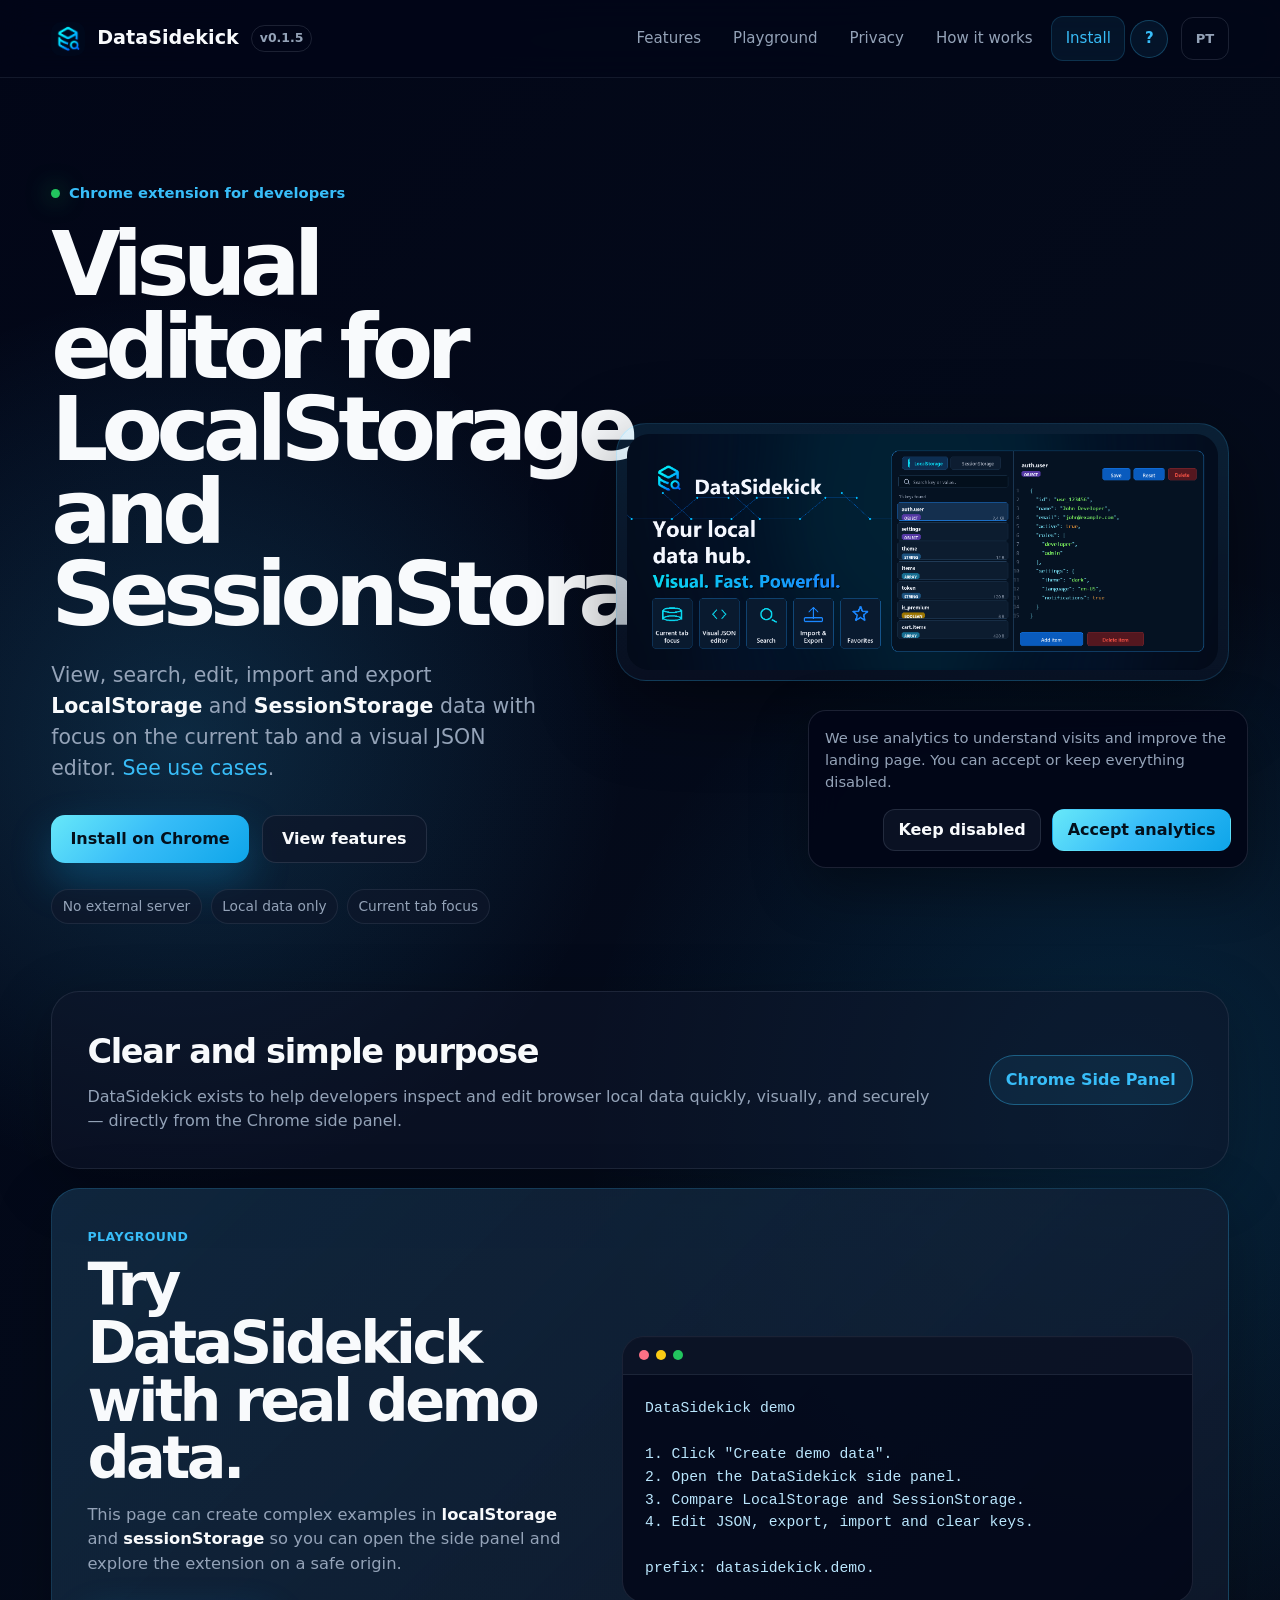
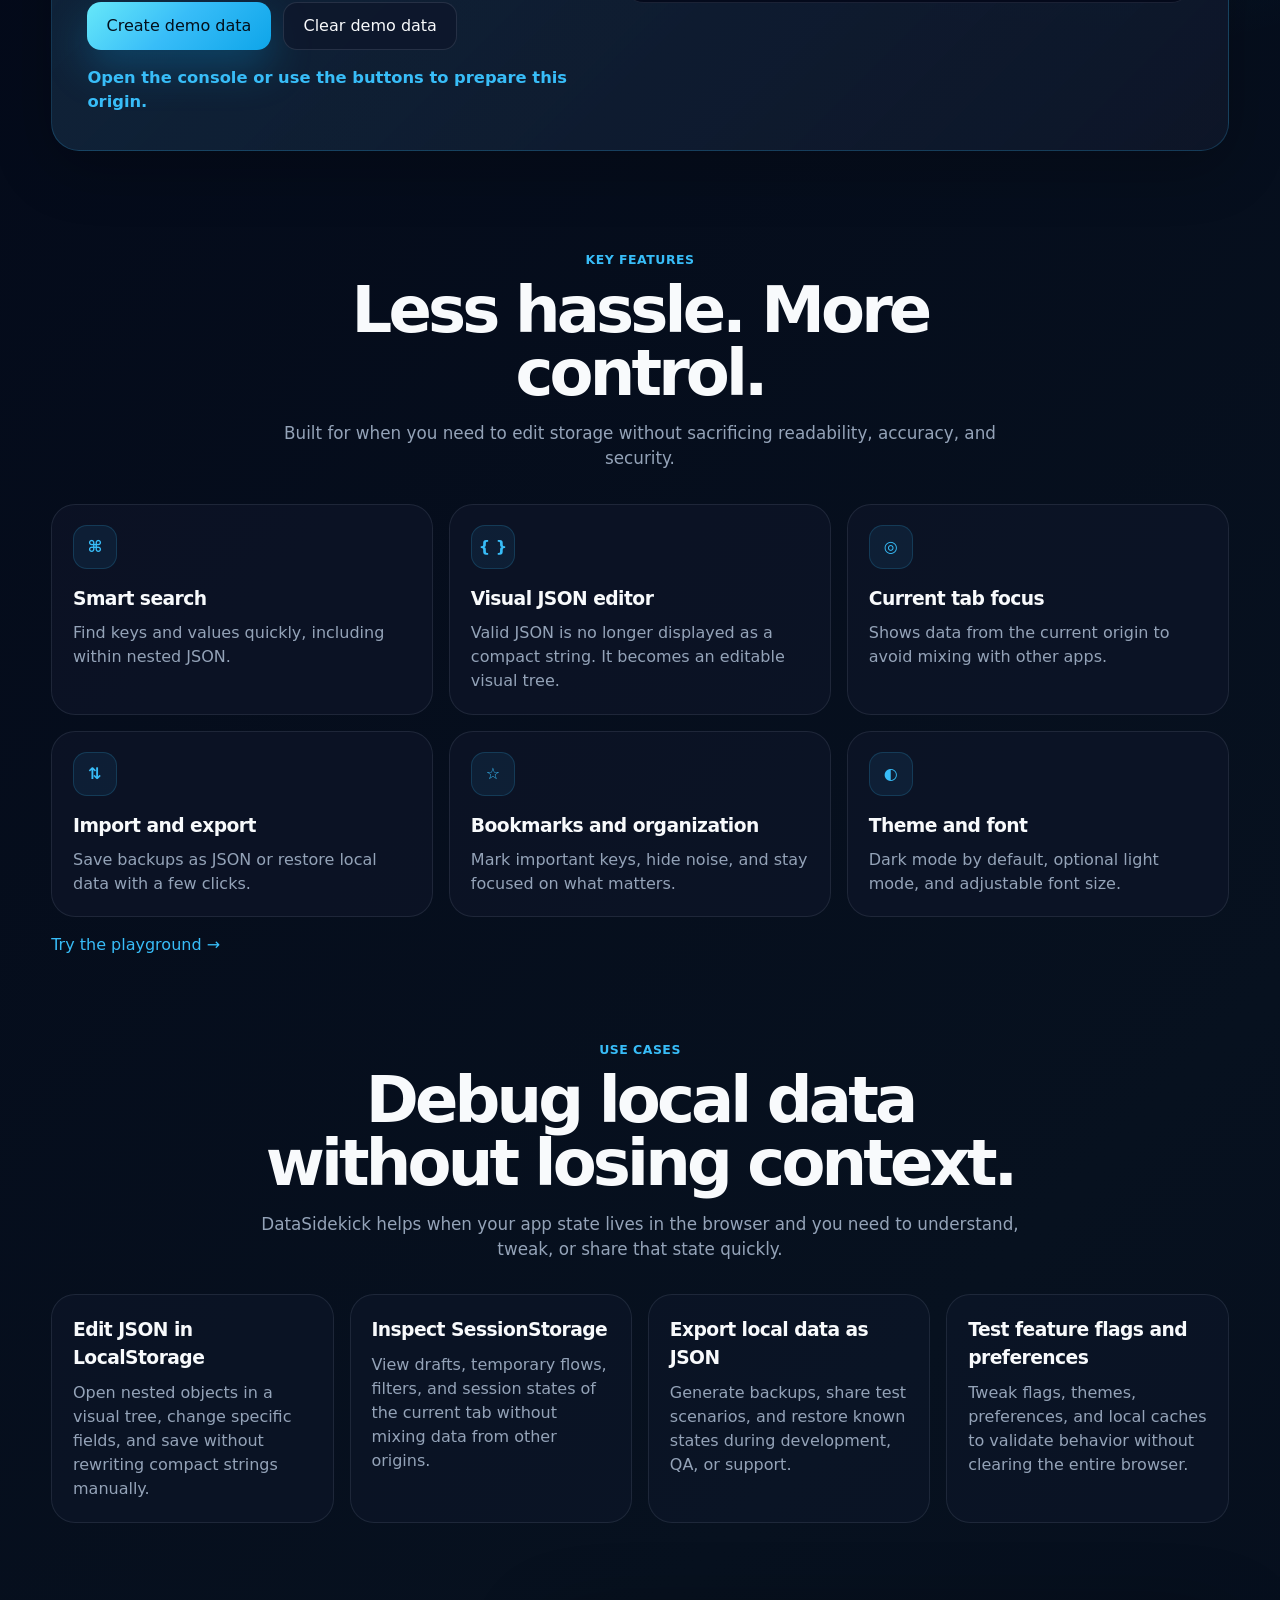
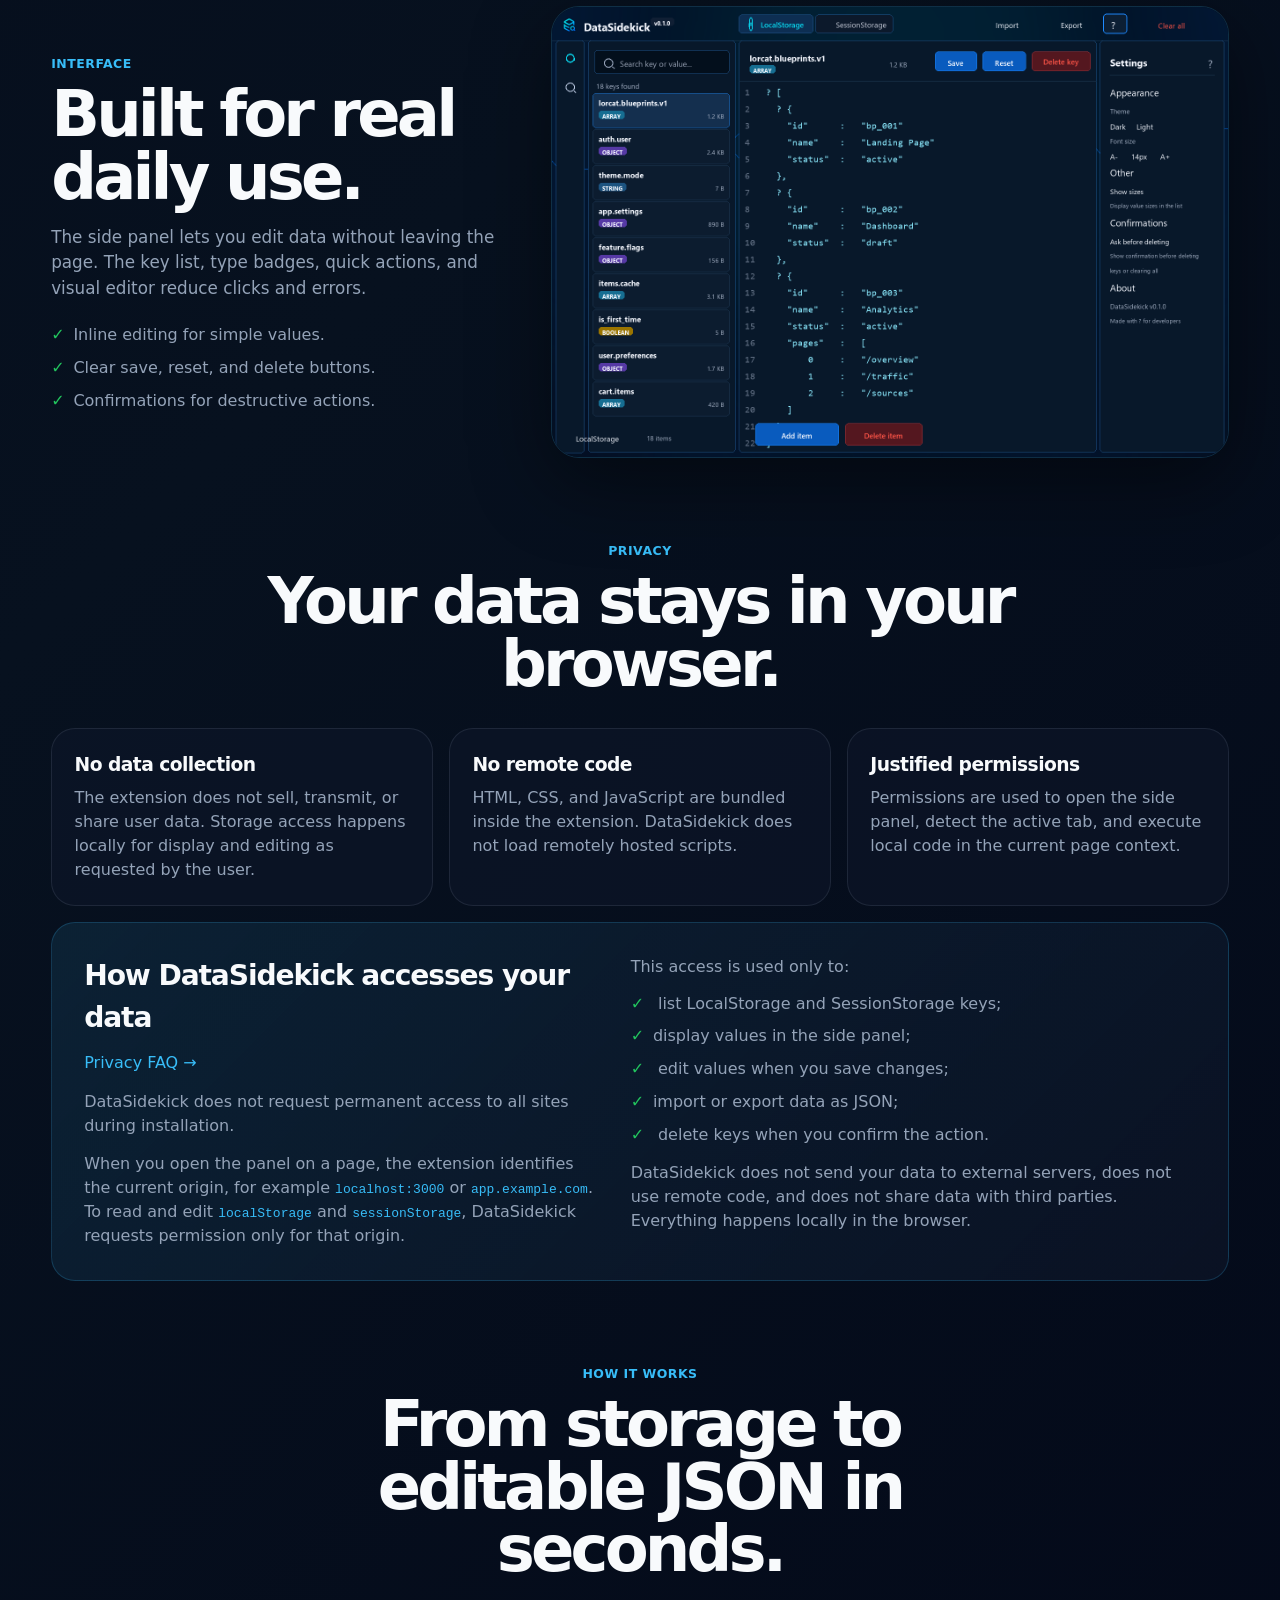
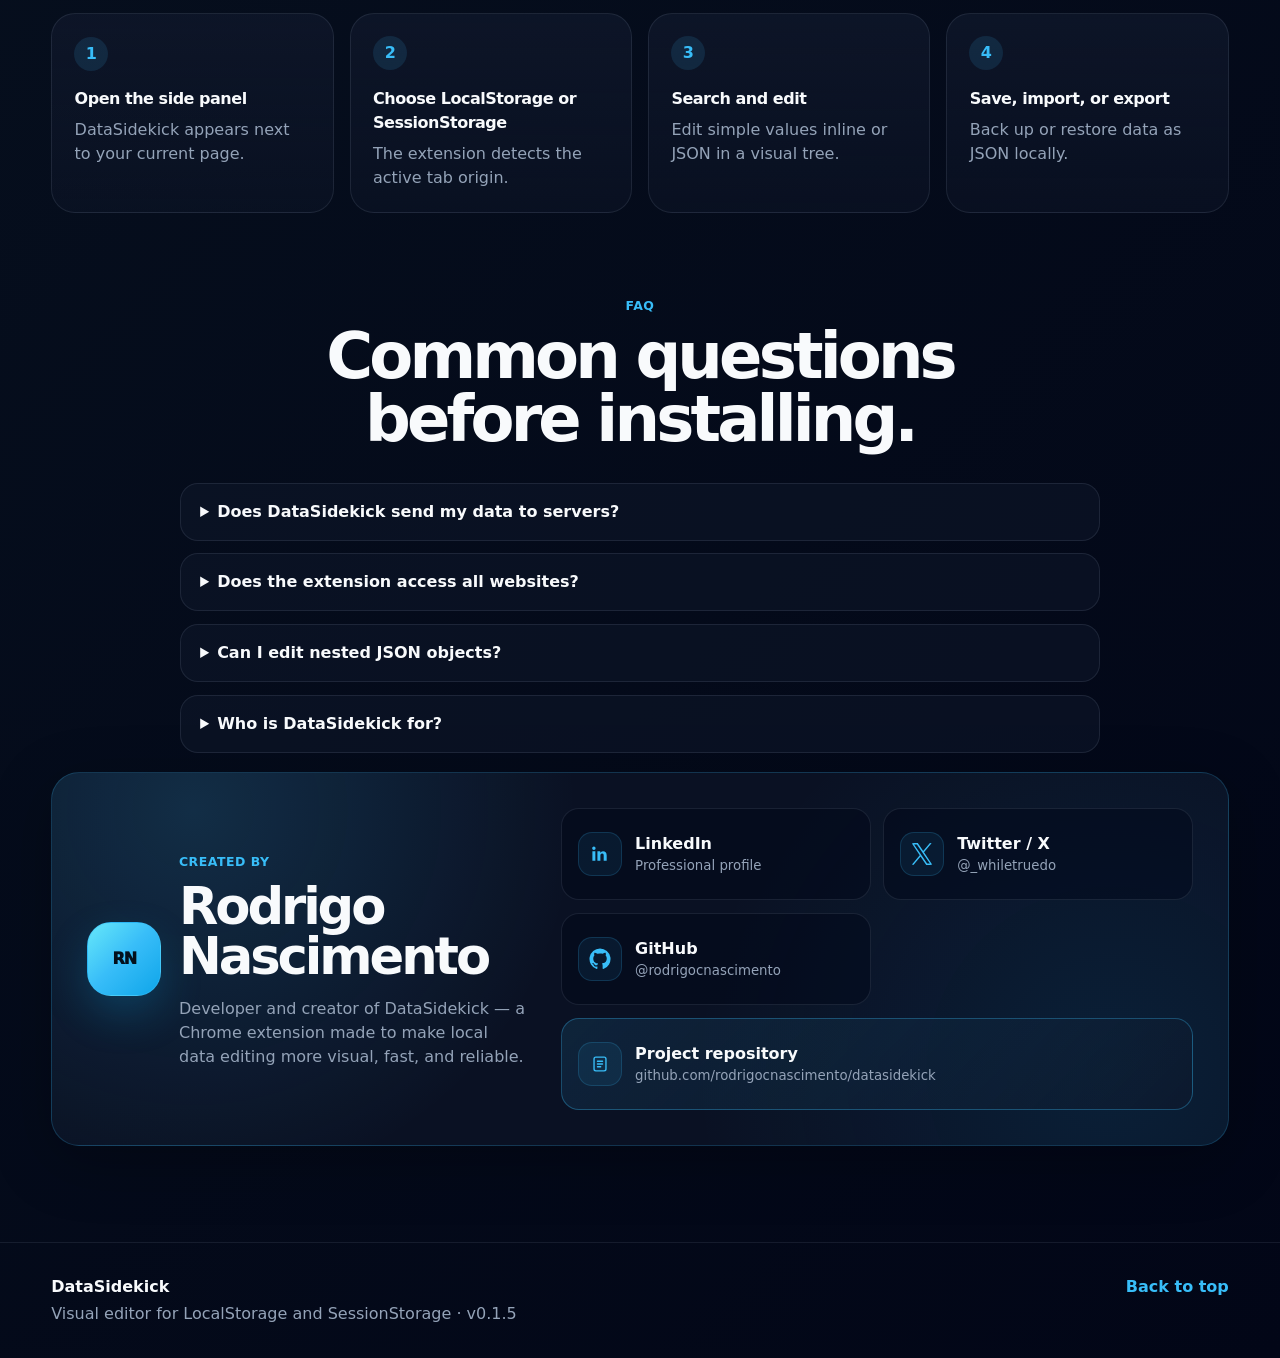
==== commit 897eaa45: "feat: finaliza imagens localizadas en-US e bump v0.1.5" ====
--- a/en/index.html
+++ b/en/index.html
@@ -48,7 +48,7 @@
         />
         <meta
             property="og:image"
-            content="https://datasidekick.site/assets/marquee.png"
+            content="https://datasidekick.site/assets/marquee-en.png"
         />
         <meta property="og:image:width" content="1983" />
         <meta property="og:image:height" content="793" />
@@ -67,7 +67,7 @@
         />
         <meta
             name="twitter:image"
-            content="https://datasidekick.site/assets/marquee.png"
+            content="https://datasidekick.site/assets/marquee-en.png"
         />
         <meta name="theme-color" content="#0F172A" />
         <link rel="icon" href="../assets/logo.png" />
@@ -81,13 +81,13 @@
                 "operatingSystem": "Chrome",
                 "description": "Chrome extension to view, search, edit, import and export LocalStorage and SessionStorage with a visual JSON editor.",
                 "url": "https://datasidekick.site/en/",
-                "image": "https://datasidekick.site/assets/marquee.png",
+                "image": "https://datasidekick.site/assets/marquee-en.png",
                 "author": {
                     "@type": "Person",
                     "name": "Rodrigo Nascimento",
                     "url": "https://github.com/rodrigocnascimento"
                 },
-                "softwareVersion": "0.1.4",
+                "softwareVersion": "0.1.5",
                 "offers": {
                     "@type": "Offer",
                     "price": "0",
@@ -140,7 +140,7 @@
             <a class="brand" href="#top" aria-label="DataSidekick home">
                 <img src="../assets/logo.png" alt="DataSidekick" />
                 <span>DataSidekick</span>
-                <strong>v0.1.4</strong>
+                <strong>v0.1.5</strong>
             </a>
 
             <nav class="nav" aria-label="Main navigation">
@@ -220,7 +220,7 @@
 
                 <div class="hero-media">
                     <img
-                        src="../assets/marquee.png"
+                        src="../assets/marquee-en.png"
                         alt="DataSidekick interface showing visual JSON editor and key list."
                     />
                 </div>
@@ -422,7 +422,7 @@
                 </div>
 
                 <img
-                    src="../assets/screenshot.png"
+                    src="../assets/screenshot-en.png"
                     loading="lazy"
                     alt="DataSidekick screenshot in dark theme."
                 />
@@ -691,7 +691,7 @@
                 <strong>DataSidekick</strong>
                 <span
                     >Visual editor for LocalStorage and SessionStorage ·
-                    v0.1.4</span
+                    v0.1.5</span
                 >
             </div>
             <a href="#top">Back to top</a>
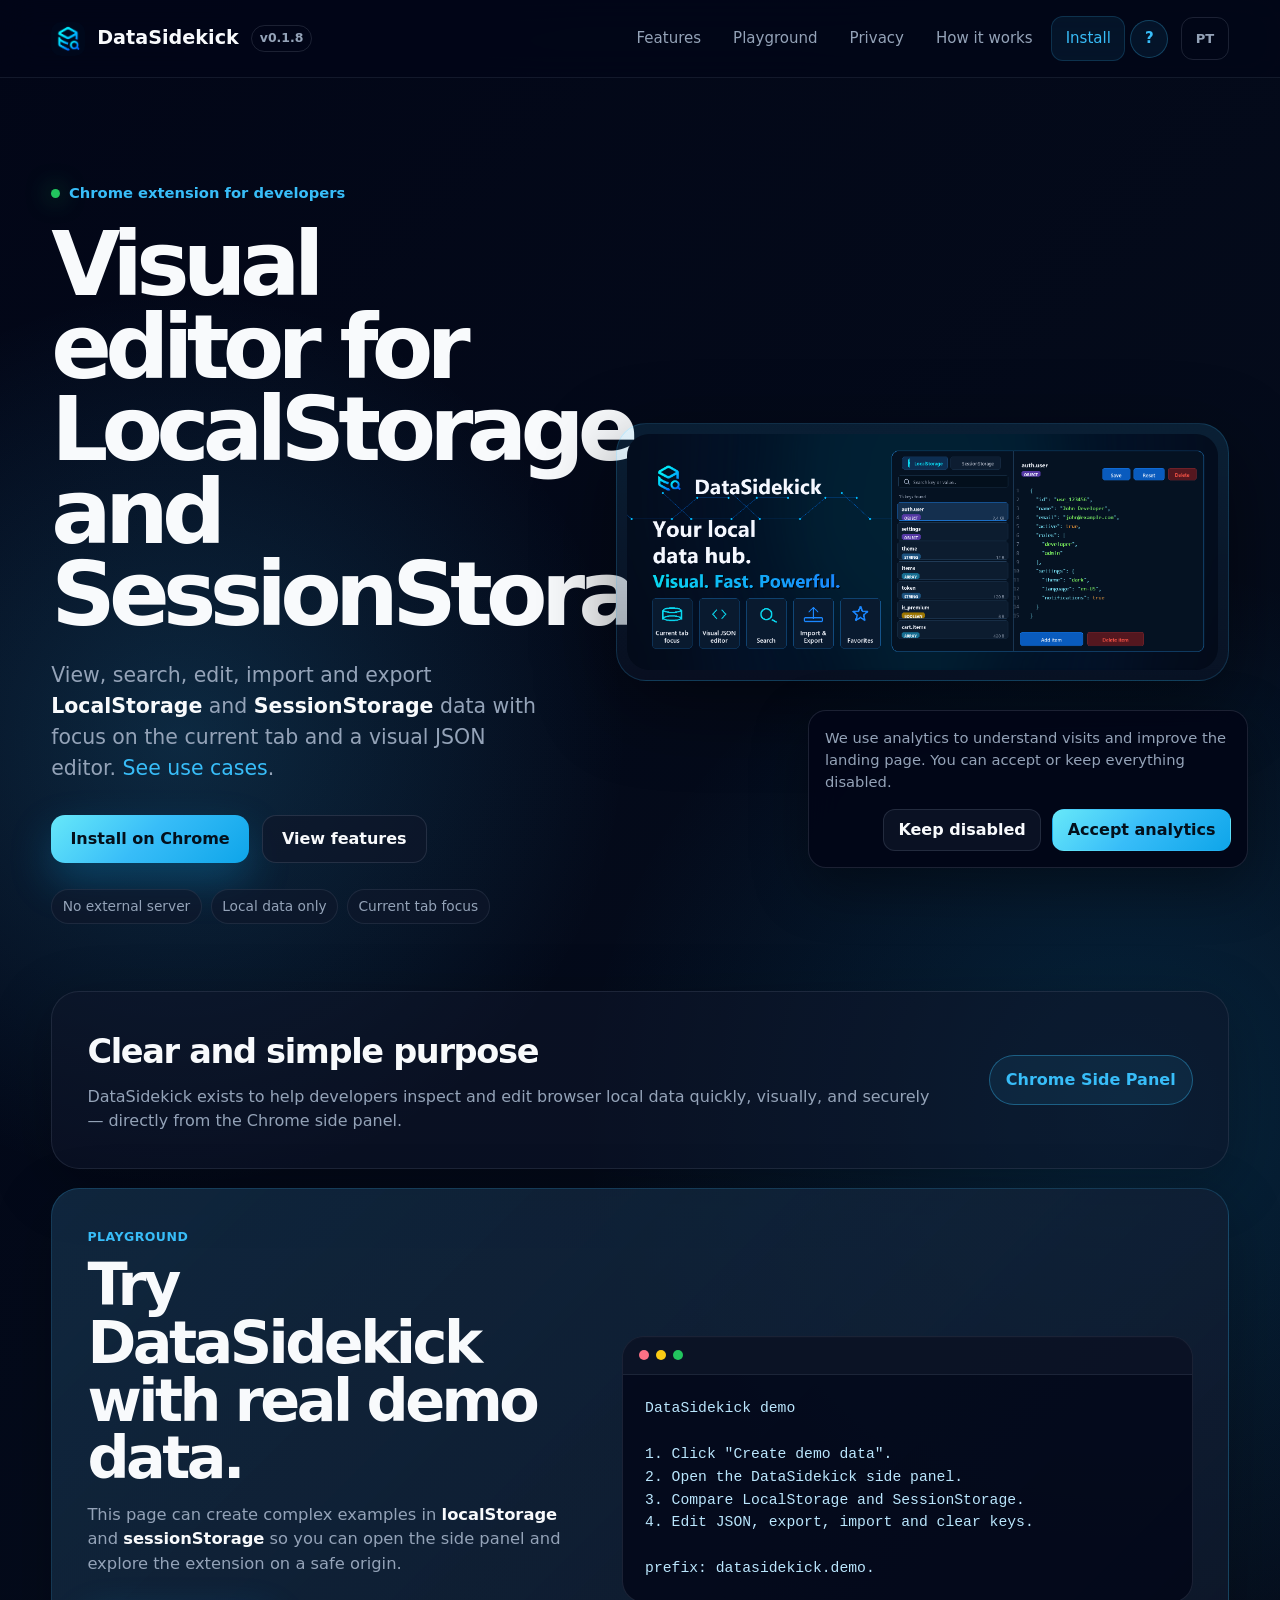
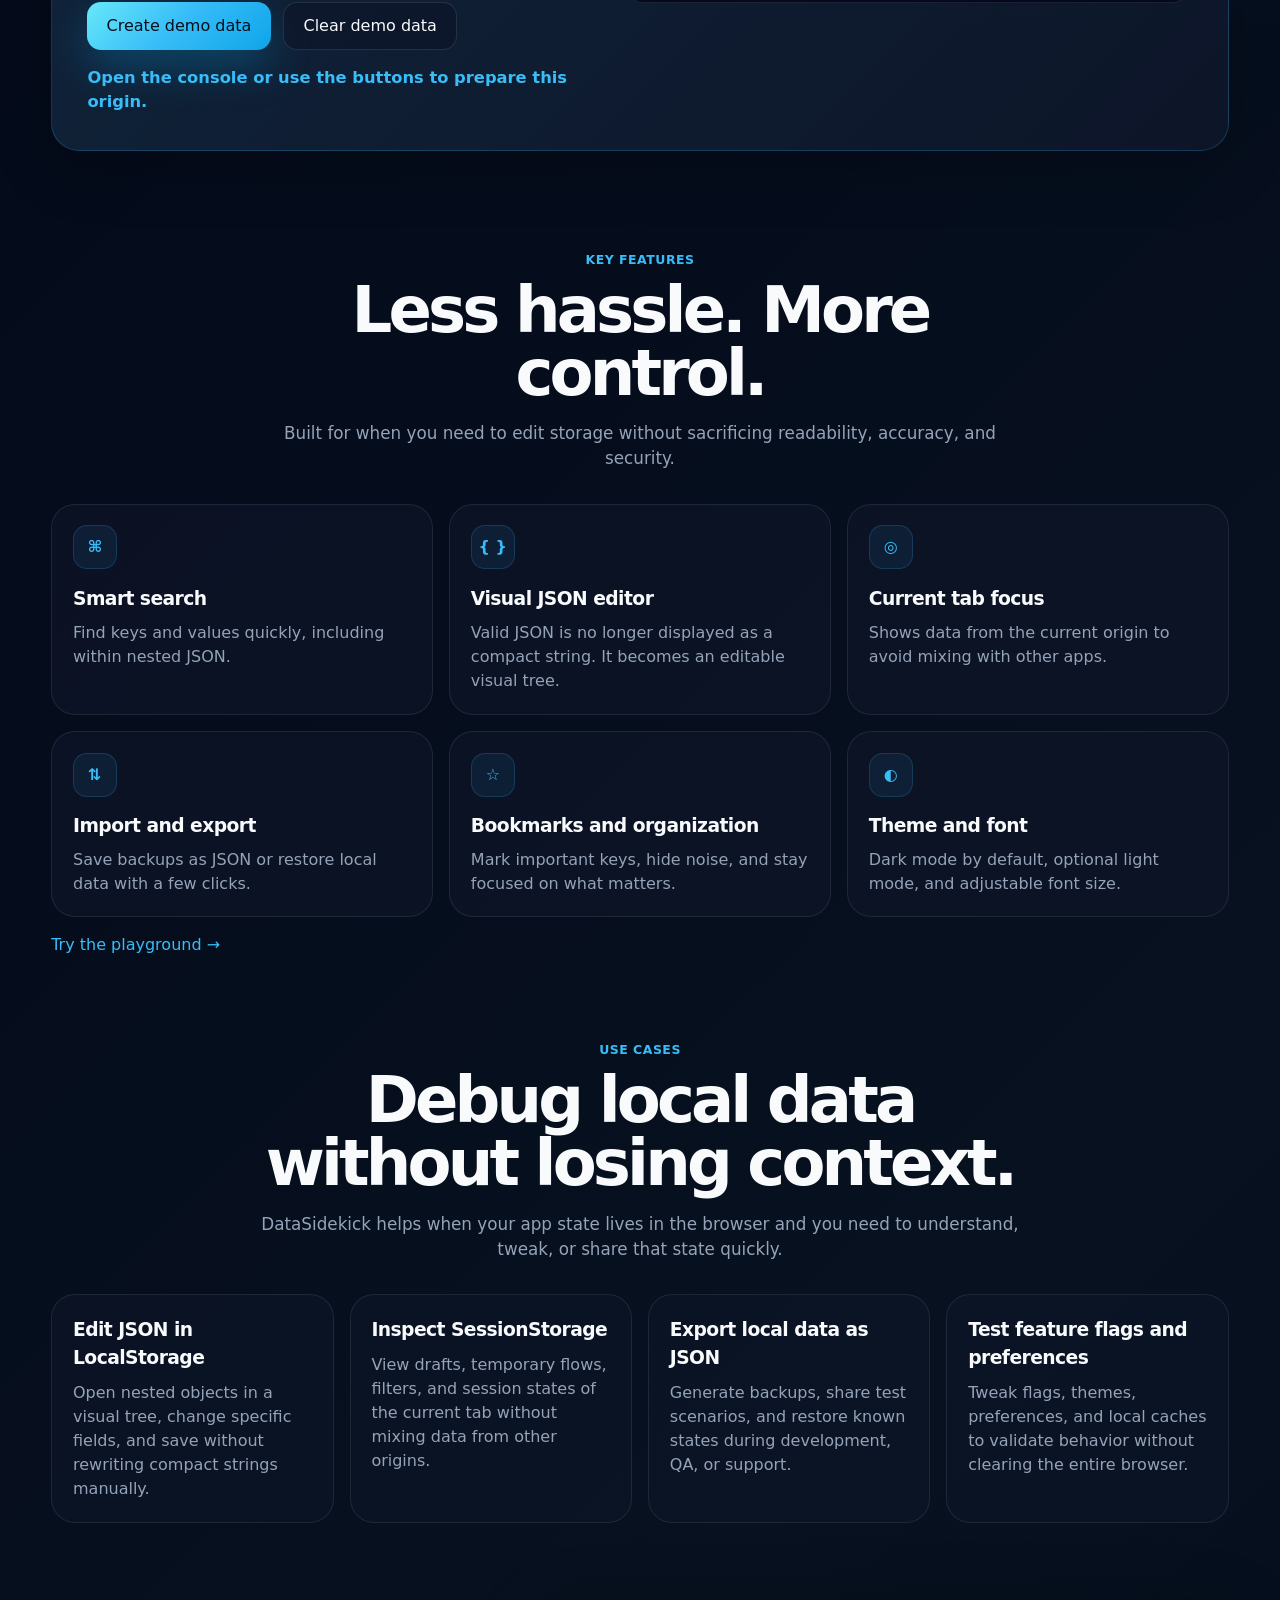
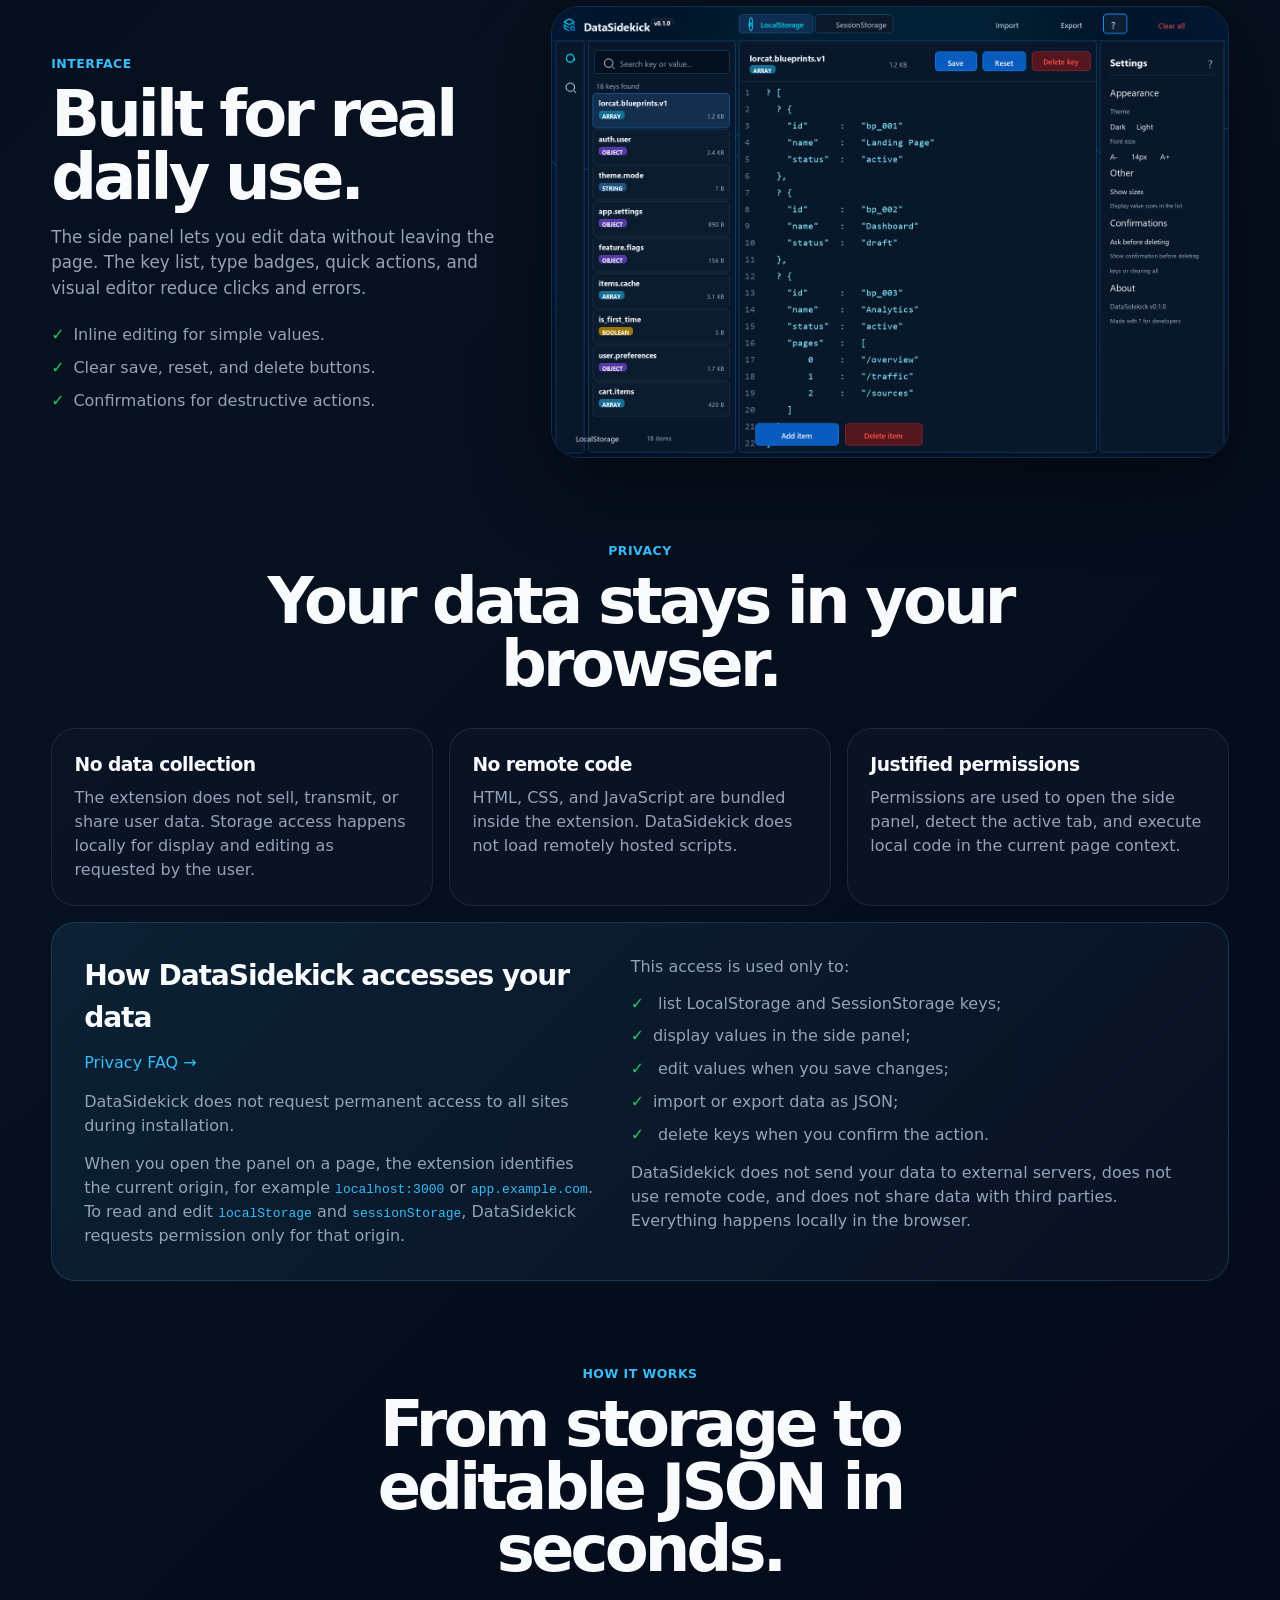
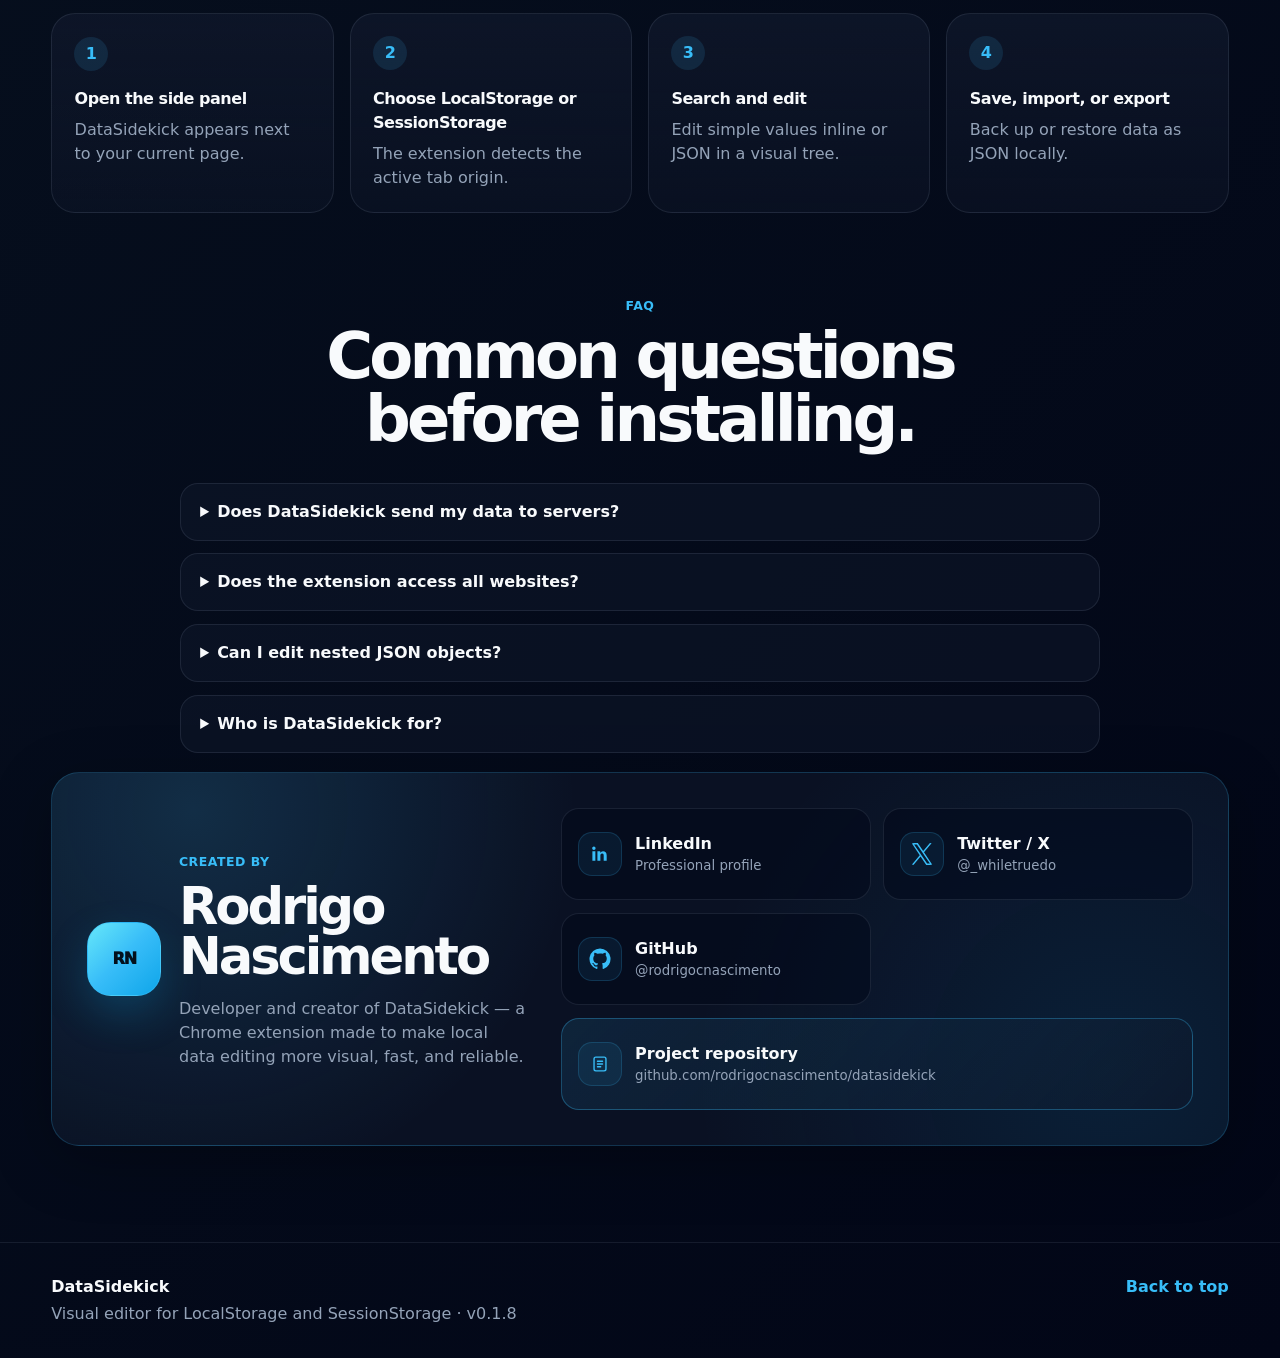
==== commit bb874fb3: "feat: atualiza para nova versão" ====
--- a/en/index.html
+++ b/en/index.html
@@ -87,7 +87,7 @@
                     "name": "Rodrigo Nascimento",
                     "url": "https://github.com/rodrigocnascimento"
                 },
-                "softwareVersion": "0.1.5",
+                "softwareVersion": "0.1.8",
                 "offers": {
                     "@type": "Offer",
                     "price": "0",
@@ -140,7 +140,7 @@
             <a class="brand" href="#top" aria-label="DataSidekick home">
                 <img src="../assets/logo.png" alt="DataSidekick" />
                 <span>DataSidekick</span>
-                <strong>v0.1.5</strong>
+                <strong>v0.1.8</strong>
             </a>
 
             <nav class="nav" aria-label="Main navigation">
@@ -691,7 +691,7 @@
                 <strong>DataSidekick</strong>
                 <span
                     >Visual editor for LocalStorage and SessionStorage ·
-                    v0.1.5</span
+                    v0.1.8</span
                 >
             </div>
             <a href="#top">Back to top</a>
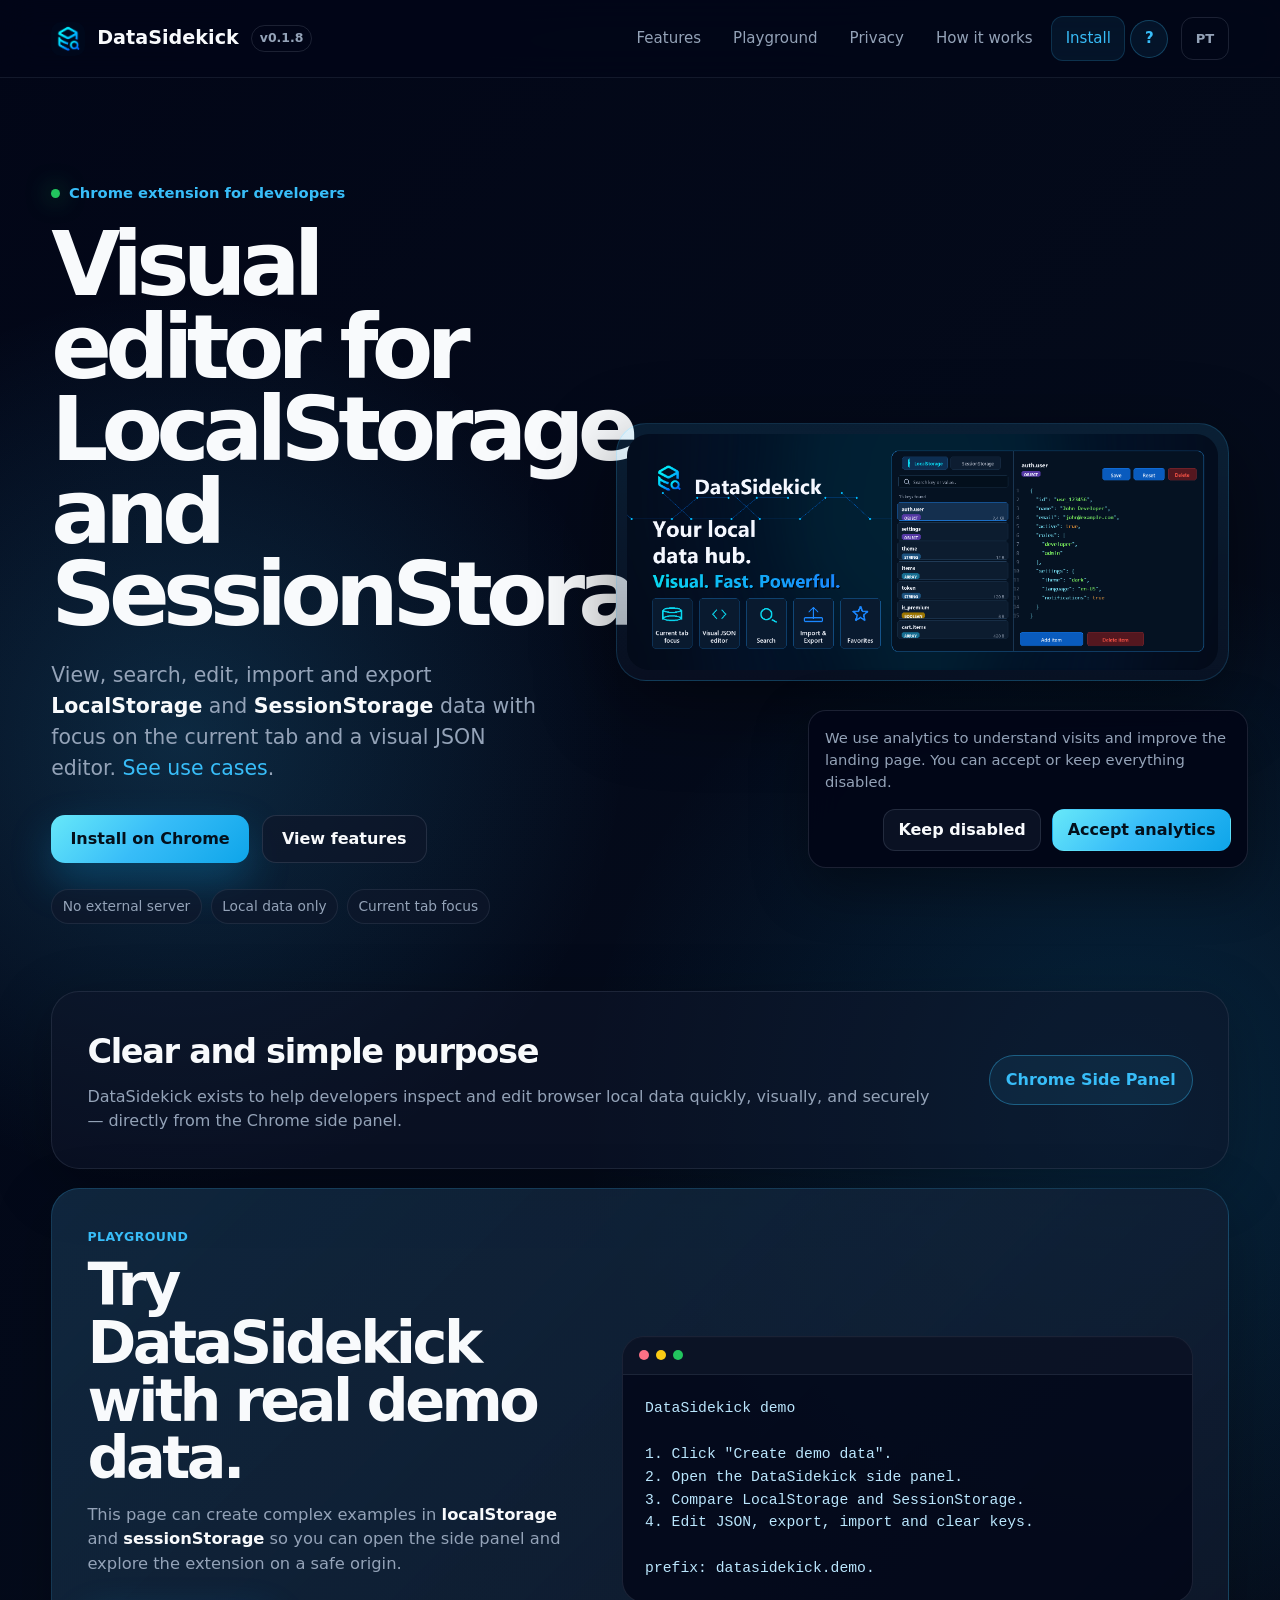
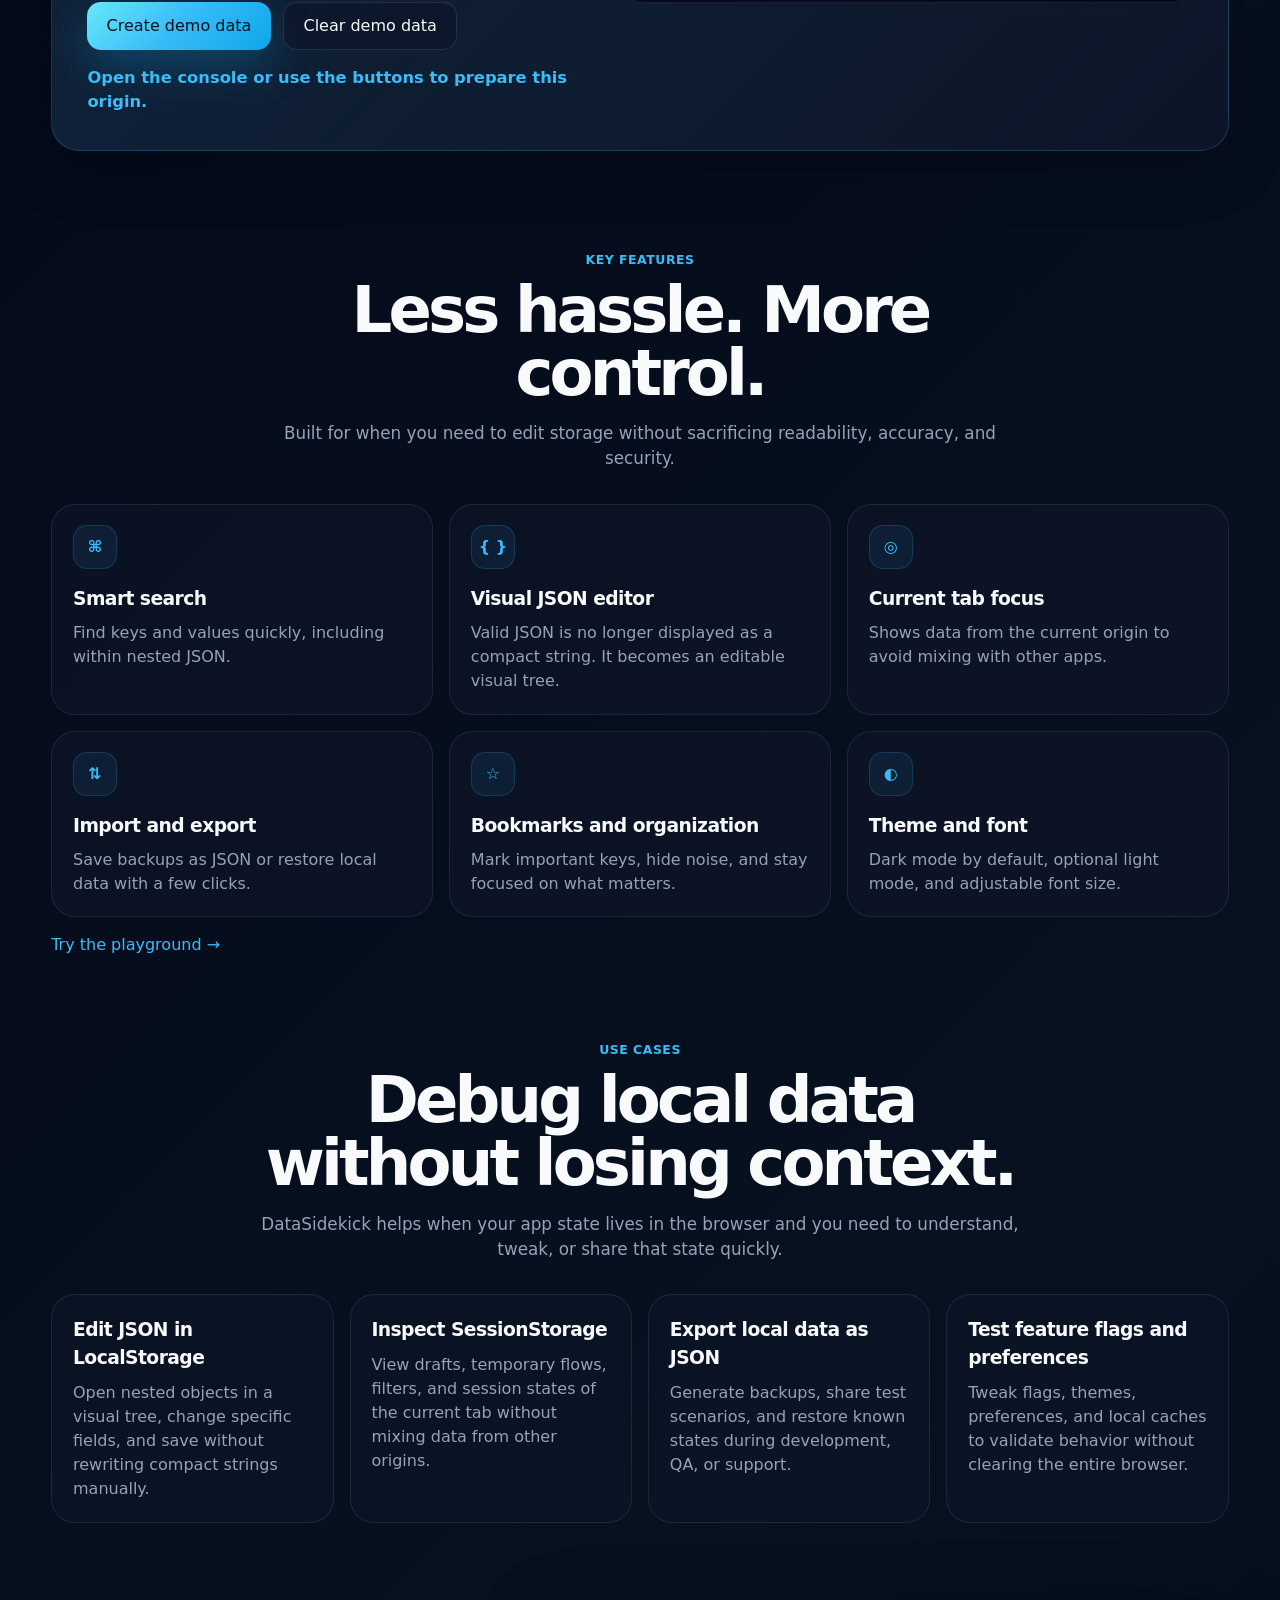
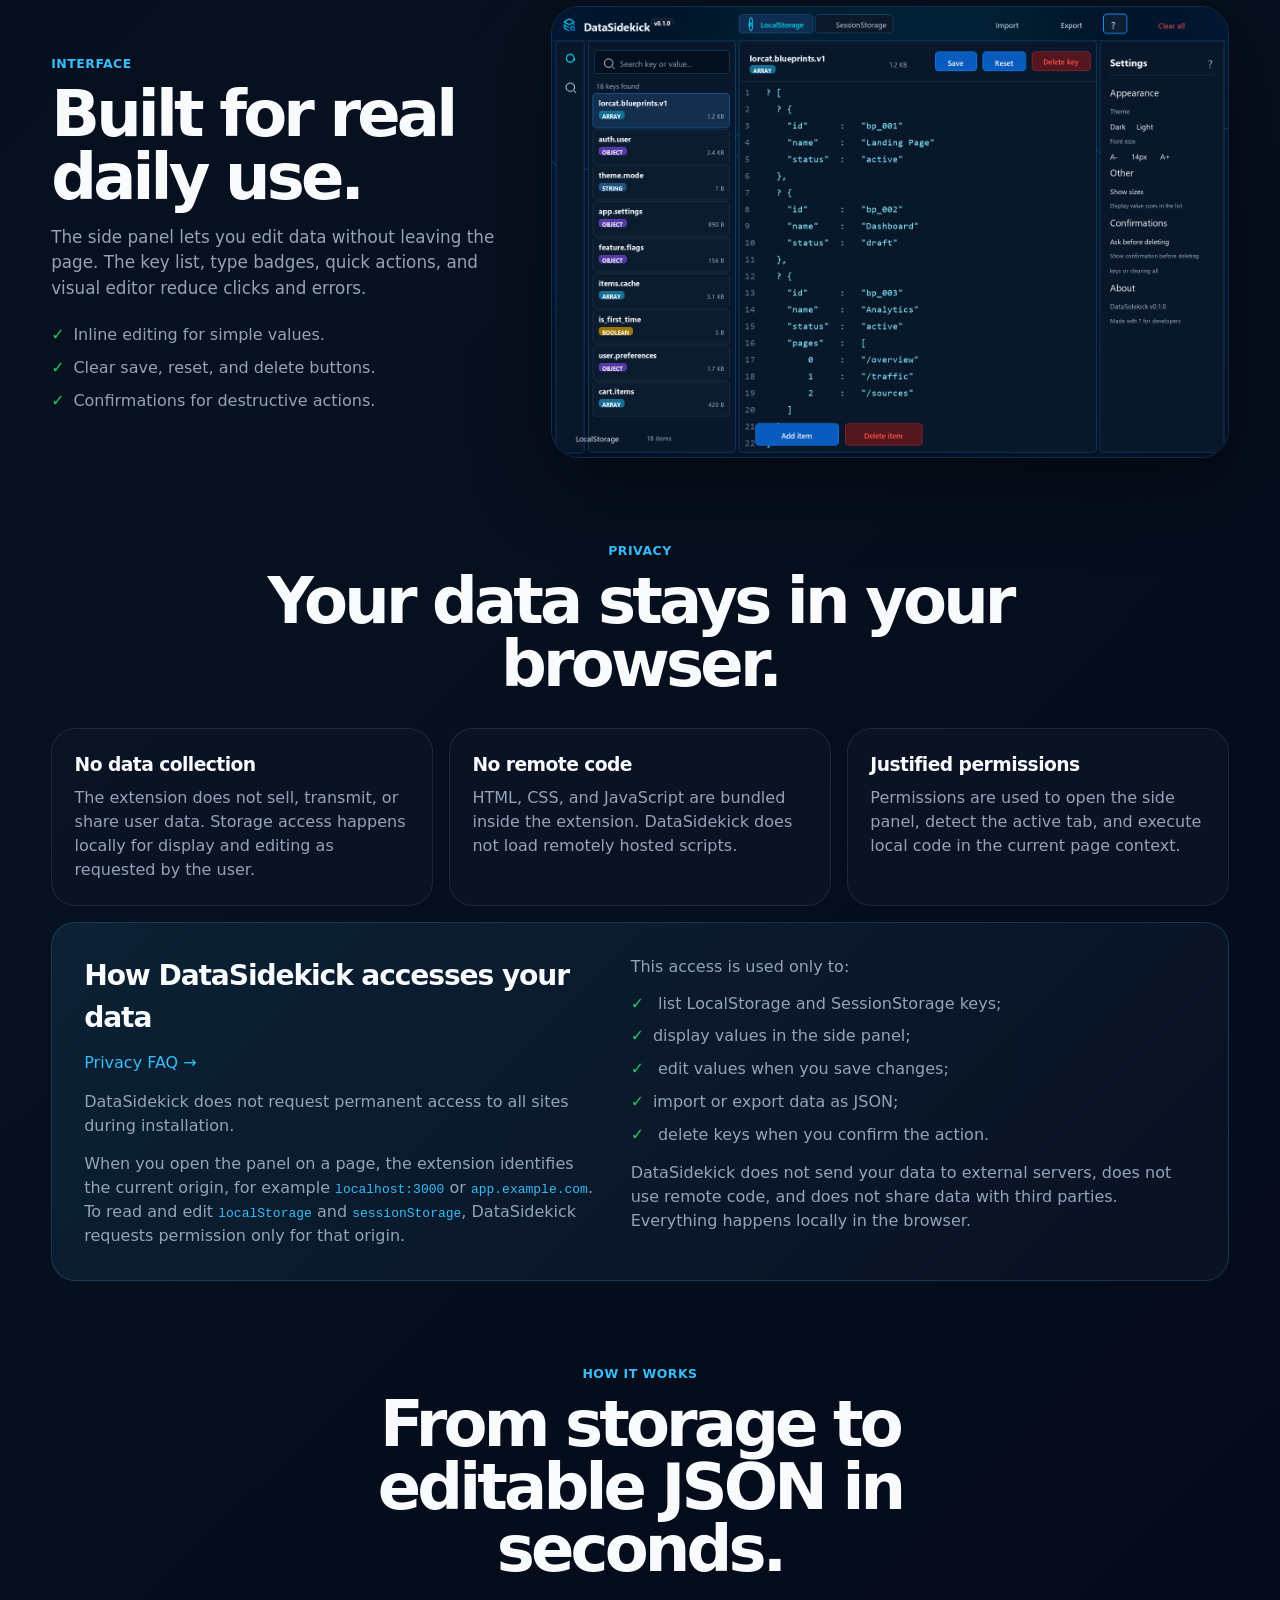
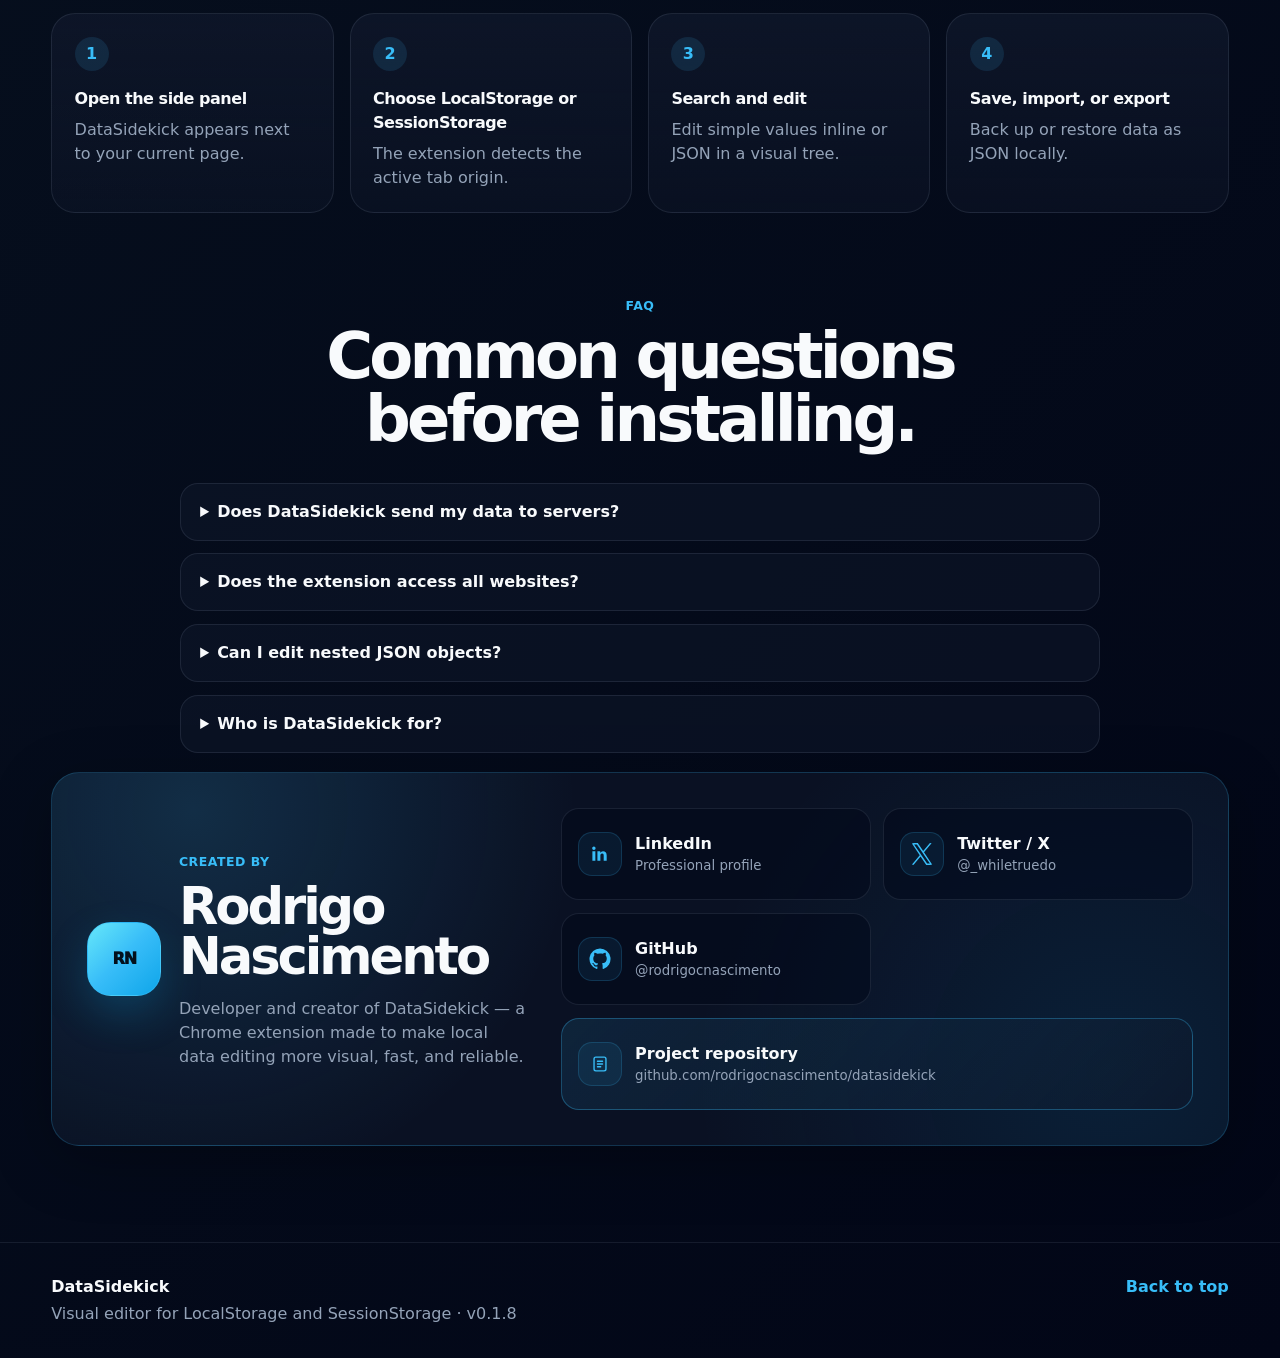
==== commit eff76844: "Add Chrome Web Store install link" ====
--- a/en/index.html
+++ b/en/index.html
@@ -191,7 +191,7 @@
                     <div class="hero-actions" id="install">
                         <a
                             class="button primary"
-                            href="#"
+                            href="https://chromewebstore.google.com/detail/datasidekick/mjeonoddcckacjbeeaplmlnppacofgjb"
                             aria-label="Install DataSidekick"
                             data-analytics-event="install_click"
                             data-analytics-label="hero_install"
